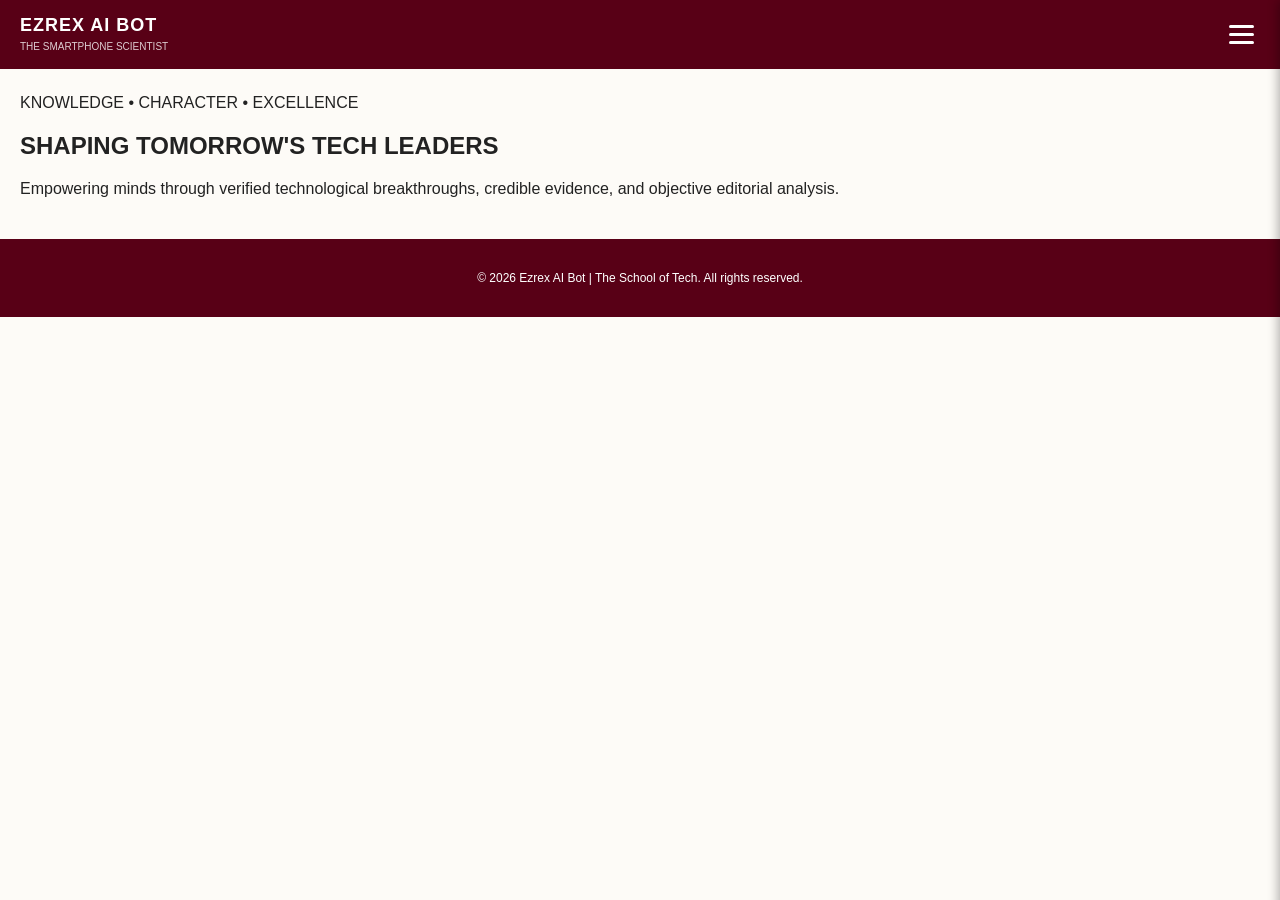
==== index.html @ 773afce5 "Refactor UI into clean hamburger-paginated views" ====
<!DOCTYPE html>
<html lang="en">
<head>
  <meta charset="UTF-8">
  <meta name="viewport" content="width=device-width, initial-scale=1.0">
  <title>Ezrex AI Bot | Smartphone Scientist</title>
  <link rel="stylesheet" href="style.css">
</head>
<body>

  <!-- Top Header Navigation -->
  <header class="navbar">
    <div class="nav-brand">
      <h1>EZREX AI BOT</h1>
      <span>THE SMARTPHONE SCIENTIST</span>
    </div>
    <button class="hamburger" id="menu-btn" aria-label="Toggle Menu">
      <span></span>
      <span></span>
      <span></span>
    </button>
  </header>

  <!-- Sliding Drawer Menu -->
  <nav class="nav-drawer" id="nav-drawer">
    <ul>
      <li><a href="#" onclick="showPage('home-page')">🏠 Home</a></li>
      <li><a href="#" onclick="showPage('news-page')">📰 News & Scraped Desk</a></li>
      <li><a href="#" onclick="showPage('about-page')">💡 Our Vision</a></li>
    </ul>
  </nav>

  <div class="overlay" id="overlay" onclick="toggleMenu()"></div>

  <!-- Page 1: Home Section -->
  <section id="home-page" class="page-content active-page">
    <div class="hero">
      <span class="tagline">KNOWLEDGE • CHARACTER • EXCELLENCE</span>
      <h2>SHAPING TOMORROW'S TECH LEADERS</h2>
      <p>Empowering minds through verified technological breakthroughs, credible evidence, and objective editorial analysis.</p>
    </div>
  </section>

  <!-- Page 2: News & Scraped Updates Section -->
  <section id="news-page" class="page-content">
    <span class="section-subtitle">CURATED DESK</span>
    <h2>LATEST NEWS & EVENTS</h2>

    <div class="tab-controls">
      <button onclick="loadContent('sheng')">🇰🇪 Sheng' Desk</button>
      <button onclick="loadContent('english')">🌐 World English</button>
    </div>

    <article class="news-card">
      <h3 id="news-title">Loading live content...</h3>
      <p id="news-body">Fetching latest scraped updates...</p>
    </article>
  </section>

  <!-- Page 3: Vision / About Section -->
  <section id="about-page" class="page-content">
    <span class="section-subtitle">OUR PURPOSE</span>
    <h2>OUR VISION</h2>
    <p>To build a globally respected technical hub where knowledge, evidence-based innovation, and character empower individuals to create meaningful solutions.</p>
  </section>

  <footer>
    <p>&copy; 2026 Ezrex AI Bot | The School of Tech. All rights reserved.</p>
  </footer>

  <script src="script.js"></script>
</body>
</html>
---- style.css ----
:root {
  --primary: #580016;
  --bg: #FDFBF7;
  --text: #222222;
  --card-bg: #FFFFFF;
}

body {
  margin: 0;
  font-family: -apple-system, BlinkMacSystemFont, "Segoe UI", Roboto, sans-serif;
  background-color: var(--bg);
  color: var(--text);
}

.navbar {
  display: flex;
  justify-content: space-between;
  align-items: center;
  padding: 15px 20px;
  background: var(--primary);
  color: #FFF;
}

.nav-brand h1 { margin: 0; font-size: 18px; letter-spacing: 1px; }
.nav-brand span { font-size: 10px; opacity: 0.8; }

/* Hamburger Icon */
.hamburger {
  background: none;
  border: none;
  cursor: pointer;
  display: flex;
  flex-direction: column;
  gap: 5px;
}

.hamburger span {
  width: 25px;
  height: 3px;
  background-color: #FFF;
  border-radius: 2px;
}

/* Sliding Drawer */
.nav-drawer {
  position: fixed;
  top: 0;
  right: -250px;
  width: 250px;
  height: 100%;
  background: var(--primary);
  box-shadow: -2px 0 10px rgba(0,0,0,0.3);
  transition: right 0.3s ease;
  z-index: 1000;
  padding-top: 60px;
}

.nav-drawer.open { right: 0; }
.nav-drawer ul { list-style: none; padding: 0; margin: 0; }
.nav-drawer li a {
  display: block;
  padding: 15px 25px;
  color: #FFF;
  text-decoration: none;
  font-size: 16px;
  border-bottom: 1px solid rgba(255,255,255,0.1);
}

.overlay {
  display: none;
  position: fixed;
  top: 0; left: 0; width: 100%; height: 100%;
  background: rgba(0,0,0,0.5);
  z-index: 999;
}
.overlay.active { display: block; }

/* Page Switcher Display */
.page-content { display: none; padding: 25px 20px; }
.page-content.active-page { display: block; }

.tab-controls { display: flex; gap: 10px; margin: 15px 0; }
.tab-controls button {
  padding: 8px 14px;
  border: 1px solid var(--primary);
  background: transparent;
  color: var(--primary);
  border-radius: 4px;
  font-weight: bold;
}

.news-card {
  background: var(--card-bg);
  padding: 20px;
  border-radius: 8px;
  box-shadow: 0 2px 8px rgba(0,0,0,0.08);
}

footer { text-align: center; padding: 20px; background: var(--primary); color: #FFF; font-size: 12px; }
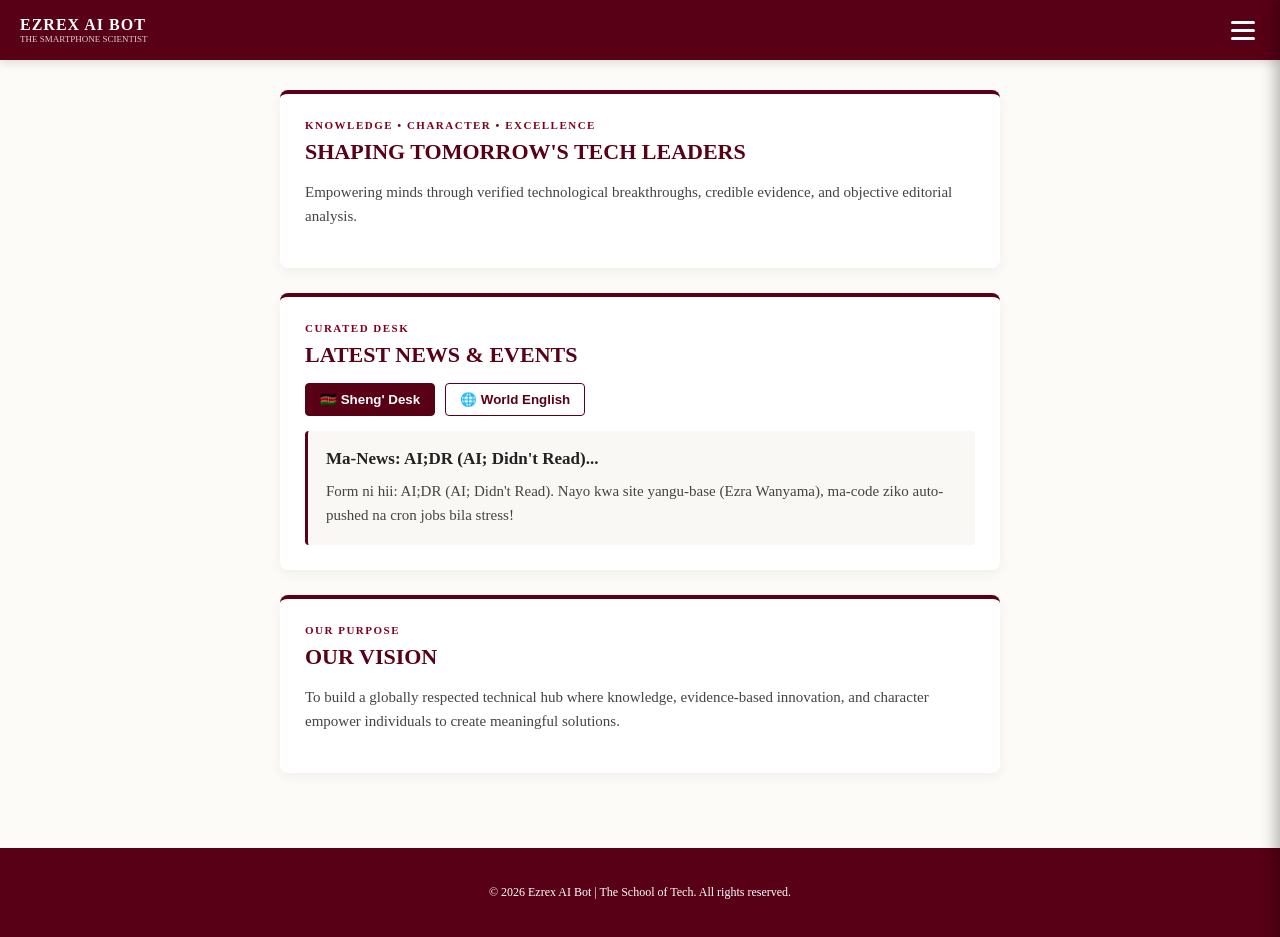
==== commit e9e9174c: "Restore full page layout with smooth scroll hamburger navigation" ====
--- a/index.html
+++ b/index.html
@@ -8,7 +8,7 @@
 </head>
 <body>
 
-  <!-- Top Header Navigation -->
+  <!-- Fixed Top Header Navigation -->
   <header class="navbar">
     <div class="nav-brand">
       <h1>EZREX AI BOT</h1>
@@ -21,48 +21,54 @@
     </button>
   </header>
 
-  <!-- Sliding Drawer Menu -->
+  <!-- Sliding Drawer Navigation -->
   <nav class="nav-drawer" id="nav-drawer">
-    <ul>
-      <li><a href="#" onclick="showPage('home-page')">🏠 Home</a></li>
-      <li><a href="#" onclick="showPage('news-page')">📰 News & Scraped Desk</a></li>
-      <li><a href="#" onclick="showPage('about-page')">💡 Our Vision</a></li>
+    <ul id="menu-list">
+      <li><a href="#hero-section" onclick="closeMenu()">🏠 Home</a></li>
+      <li><a href="#news-section" onclick="closeMenu()">📰 News & Scraped Desk</a></li>
+      <li><a href="#vision-section" onclick="closeMenu()">💡 Our Vision</a></li>
     </ul>
   </nav>
 
-  <div class="overlay" id="overlay" onclick="toggleMenu()"></div>
+  <div class="overlay" id="overlay" onclick="closeMenu()"></div>
 
-  <!-- Page 1: Home Section -->
-  <section id="home-page" class="page-content active-page">
-    <div class="hero">
+  <!-- Main Scrollable Content Container -->
+  <main class="main-container">
+
+    <!-- Section 1: Hero Banner -->
+    <section id="hero-section" class="editorial-card hero-card">
       <span class="tagline">KNOWLEDGE • CHARACTER • EXCELLENCE</span>
       <h2>SHAPING TOMORROW'S TECH LEADERS</h2>
       <p>Empowering minds through verified technological breakthroughs, credible evidence, and objective editorial analysis.</p>
-    </div>
-  </section>
+    </section>
 
-  <!-- Page 2: News & Scraped Updates Section -->
-  <section id="news-page" class="page-content">
-    <span class="section-subtitle">CURATED DESK</span>
-    <h2>LATEST NEWS & EVENTS</h2>
+    <!-- Section 2: Scraped News Feed -->
+    <section id="news-section" class="editorial-card">
+      <span class="section-subtitle">CURATED DESK</span>
+      <h2>LATEST NEWS & EVENTS</h2>
 
-    <div class="tab-controls">
-      <button onclick="loadContent('sheng')">🇰🇪 Sheng' Desk</button>
-      <button onclick="loadContent('english')">🌐 World English</button>
-    </div>
+      <div class="tab-controls">
+        <button id="btn-sheng" class="active-tab" onclick="loadContent('sheng')">🇰🇪 Sheng' Desk</button>
+        <button id="btn-english" onclick="loadContent('english')">🌐 World English</button>
+      </div>
 
-    <article class="news-card">
-      <h3 id="news-title">Loading live content...</h3>
-      <p id="news-body">Fetching latest scraped updates...</p>
-    </article>
-  </section>
+      <article class="news-content-box">
+        <h3 id="news-title">Loading live content...</h3>
+        <p id="news-body">Fetching latest scraped updates...</p>
+      </article>
+    </section>
 
-  <!-- Page 3: Vision / About Section -->
-  <section id="about-page" class="page-content">
-    <span class="section-subtitle">OUR PURPOSE</span>
-    <h2>OUR VISION</h2>
-    <p>To build a globally respected technical hub where knowledge, evidence-based innovation, and character empower individuals to create meaningful solutions.</p>
-  </section>
+    <!-- Section 3: Vision & Purpose -->
+    <section id="vision-section" class="editorial-card vision-card">
+      <span class="section-subtitle">OUR PURPOSE</span>
+      <h2>OUR VISION</h2>
+      <p>To build a globally respected technical hub where knowledge, evidence-based innovation, and character empower individuals to create meaningful solutions.</p>
+    </section>
+
+    <!-- Dynamic Sections injected by script.js will append here -->
+    <div id="dynamic-sections"></div>
+
+  </main>
 
   <footer>
     <p>&copy; 2026 Ezrex AI Bot | The School of Tech. All rights reserved.</p>
--- a/style.css
+++ b/style.css
@@ -1,30 +1,42 @@
 :root {
   --primary: #580016;
   --bg: #FDFBF7;
+  --card-bg: #FFFFFF;
   --text: #222222;
-  --card-bg: #FFFFFF;
+  --accent: #800020;
+}
+
+html {
+  scroll-behavior: smooth;
 }
 
 body {
   margin: 0;
-  font-family: -apple-system, BlinkMacSystemFont, "Segoe UI", Roboto, sans-serif;
+  font-family: -apple-system, BlinkMacSystemFont, "Segoe UI", Roboto, Georgia, serif;
   background-color: var(--bg);
   color: var(--text);
+  padding-top: 70px;
 }
 
+/* Fixed Top Navbar */
 .navbar {
+  position: fixed;
+  top: 0; left: 0; right: 0;
+  height: 60px;
   display: flex;
   justify-content: space-between;
   align-items: center;
-  padding: 15px 20px;
+  padding: 0 20px;
   background: var(--primary);
   color: #FFF;
+  z-index: 900;
+  box-shadow: 0 2px 10px rgba(0,0,0,0.15);
 }
 
-.nav-brand h1 { margin: 0; font-size: 18px; letter-spacing: 1px; }
-.nav-brand span { font-size: 10px; opacity: 0.8; }
+.nav-brand h1 { margin: 0; font-size: 16px; letter-spacing: 1px; }
+.nav-brand span { font-size: 9px; opacity: 0.8; display: block; }
 
-/* Hamburger Icon */
+/* Hamburger Button */
 .hamburger {
   background: none;
   border: none;
@@ -32,54 +44,96 @@
   display: flex;
   flex-direction: column;
   gap: 5px;
+  padding: 5px;
 }
 
 .hamburger span {
-  width: 25px;
+  width: 24px;
   height: 3px;
   background-color: #FFF;
   border-radius: 2px;
 }
 
-/* Sliding Drawer */
+/* Sliding Menu Drawer */
 .nav-drawer {
   position: fixed;
   top: 0;
-  right: -250px;
-  width: 250px;
+  right: -260px;
+  width: 260px;
   height: 100%;
   background: var(--primary);
-  box-shadow: -2px 0 10px rgba(0,0,0,0.3);
+  box-shadow: -4px 0 15px rgba(0,0,0,0.3);
   transition: right 0.3s ease;
   z-index: 1000;
-  padding-top: 60px;
+  padding-top: 70px;
 }
 
 .nav-drawer.open { right: 0; }
 .nav-drawer ul { list-style: none; padding: 0; margin: 0; }
 .nav-drawer li a {
   display: block;
-  padding: 15px 25px;
+  padding: 16px 24px;
   color: #FFF;
   text-decoration: none;
-  font-size: 16px;
-  border-bottom: 1px solid rgba(255,255,255,0.1);
+  font-size: 15px;
+  border-bottom: 1px solid rgba(255,255,255,0.08);
 }
 
 .overlay {
   display: none;
   position: fixed;
   top: 0; left: 0; width: 100%; height: 100%;
-  background: rgba(0,0,0,0.5);
-  z-index: 999;
+  background: rgba(0,0,0,0.4);
+  z-index: 995;
 }
 .overlay.active { display: block; }
 
-/* Page Switcher Display */
-.page-content { display: none; padding: 25px 20px; }
-.page-content.active-page { display: block; }
+/* Main Content Section Cards */
+.main-container {
+  max-width: 720px;
+  margin: 0 auto;
+  padding: 20px;
+  display: flex;
+  flex-direction: column;
+  gap: 25px;
+}
 
-.tab-controls { display: flex; gap: 10px; margin: 15px 0; }
+.editorial-card {
+  background: var(--card-bg);
+  padding: 25px;
+  border-radius: 8px;
+  box-shadow: 0 4px 12px rgba(0,0,0,0.05);
+  border-top: 4px solid var(--primary);
+}
+
+.section-subtitle, .tagline {
+  font-size: 11px;
+  font-weight: bold;
+  letter-spacing: 1.5px;
+  color: var(--accent);
+  display: block;
+  margin-bottom: 8px;
+}
+
+.editorial-card h2 {
+  margin: 0 0 15px 0;
+  font-size: 22px;
+  color: var(--primary);
+}
+
+.editorial-card p {
+  line-height: 1.6;
+  font-size: 15px;
+  color: #444;
+}
+
+/* Tabs & Content Box */
+.tab-controls {
+  display: flex;
+  gap: 10px;
+  margin-bottom: 15px;
+}
+
 .tab-controls button {
   padding: 8px 14px;
   border: 1px solid var(--primary);
@@ -87,13 +141,29 @@
   color: var(--primary);
   border-radius: 4px;
   font-weight: bold;
+  cursor: pointer;
 }
 
-.news-card {
-  background: var(--card-bg);
-  padding: 20px;
-  border-radius: 8px;
-  box-shadow: 0 2px 8px rgba(0,0,0,0.08);
+.tab-controls button.active-tab {
+  background: var(--primary);
+  color: #FFF;
 }
 
-footer { text-align: center; padding: 20px; background: var(--primary); color: #FFF; font-size: 12px; }
+.news-content-box {
+  background: #FAF8F5;
+  padding: 18px;
+  border-left: 3px solid var(--primary);
+  border-radius: 4px;
+}
+
+.news-content-box h3 { margin: 0 0 10px 0; font-size: 17px; }
+.news-content-box p { margin: 0; }
+
+footer {
+  text-align: center;
+  padding: 25px;
+  background: var(--primary);
+  color: #FFF;
+  font-size: 12px;
+  margin-top: 30px;
+}
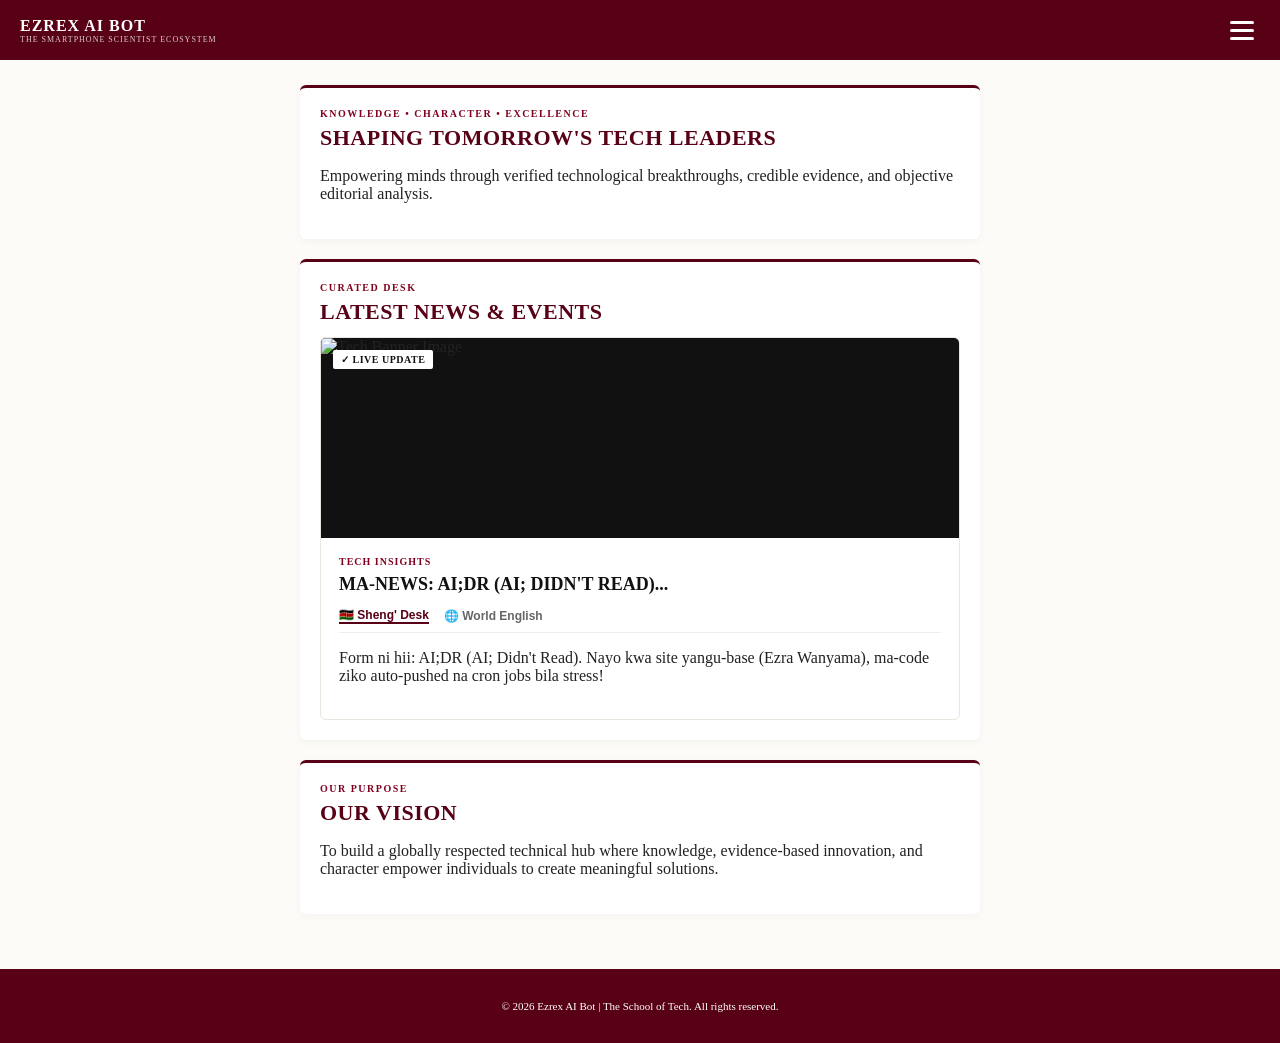
==== commit 085526ac: "Restore news banner image layout and automated 10-minute synthesis engine" ====
--- a/index.html
+++ b/index.html
@@ -3,16 +3,16 @@
 <head>
   <meta charset="UTF-8">
   <meta name="viewport" content="width=device-width, initial-scale=1.0">
-  <title>Ezrex AI Bot | Smartphone Scientist</title>
+  <title>Ezrex AI Bot | Smartphone Scientist Ecosystem</title>
   <link rel="stylesheet" href="style.css">
 </head>
 <body>
 
-  <!-- Fixed Top Header Navigation -->
+  <!-- Top Navbar with Hamburger -->
   <header class="navbar">
     <div class="nav-brand">
       <h1>EZREX AI BOT</h1>
-      <span>THE SMARTPHONE SCIENTIST</span>
+      <span>THE SMARTPHONE SCIENTIST ECOSYSTEM</span>
     </div>
     <button class="hamburger" id="menu-btn" aria-label="Toggle Menu">
       <span></span>
@@ -21,7 +21,7 @@
     </button>
   </header>
 
-  <!-- Sliding Drawer Navigation -->
+  <!-- Sliding Drawer Menu -->
   <nav class="nav-drawer" id="nav-drawer">
     <ul id="menu-list">
       <li><a href="#hero-section" onclick="closeMenu()">🏠 Home</a></li>
@@ -32,40 +32,49 @@
 
   <div class="overlay" id="overlay" onclick="closeMenu()"></div>
 
-  <!-- Main Scrollable Content Container -->
+  <!-- Main Scrollable Feed -->
   <main class="main-container">
 
-    <!-- Section 1: Hero Banner -->
-    <section id="hero-section" class="editorial-card hero-card">
+    <!-- Hero Card -->
+    <section id="hero-section" class="editorial-card">
       <span class="tagline">KNOWLEDGE • CHARACTER • EXCELLENCE</span>
       <h2>SHAPING TOMORROW'S TECH LEADERS</h2>
       <p>Empowering minds through verified technological breakthroughs, credible evidence, and objective editorial analysis.</p>
     </section>
 
-    <!-- Section 2: Scraped News Feed -->
+    <!-- News Card with Banner Image -->
     <section id="news-section" class="editorial-card">
       <span class="section-subtitle">CURATED DESK</span>
       <h2>LATEST NEWS & EVENTS</h2>
 
-      <div class="tab-controls">
-        <button id="btn-sheng" class="active-tab" onclick="loadContent('sheng')">🇰🇪 Sheng' Desk</button>
-        <button id="btn-english" onclick="loadContent('english')">🌐 World English</button>
-      </div>
+      <!-- Visual Card Wrapper -->
+      <article class="news-hero-wrapper">
+        <div class="news-image-box">
+          <span id="news-badge" class="badge">✓ OFFICIAL BENCHMARK</span>
+          <img id="news-image" src="" alt="Tech Banner Image" />
+        </div>
 
-      <article class="news-content-box">
-        <h3 id="news-title">Loading live content...</h3>
-        <p id="news-body">Fetching latest scraped updates...</p>
+        <div class="news-details">
+          <span id="news-category" class="category-tag">HARDWARE ARCHITECTURE</span>
+          <h3 id="news-title">Loading title...</h3>
+
+          <div class="tab-controls">
+            <button id="btn-sheng" class="active-tab" onclick="switchLanguage('sheng')">🇰🇪 Sheng' Desk</button>
+            <button id="btn-english" onclick="switchLanguage('english')">🌐 World English</button>
+          </div>
+
+          <p id="news-body">Fetching latest automated story...</p>
+        </div>
       </article>
     </section>
 
-    <!-- Section 3: Vision & Purpose -->
-    <section id="vision-section" class="editorial-card vision-card">
+    <!-- Vision Section -->
+    <section id="vision-section" class="editorial-card">
       <span class="section-subtitle">OUR PURPOSE</span>
       <h2>OUR VISION</h2>
       <p>To build a globally respected technical hub where knowledge, evidence-based innovation, and character empower individuals to create meaningful solutions.</p>
     </section>
 
-    <!-- Dynamic Sections injected by script.js will append here -->
     <div id="dynamic-sections"></div>
 
   </main>
--- a/style.css
+++ b/style.css
@@ -6,19 +6,17 @@
   --accent: #800020;
 }
 
-html {
-  scroll-behavior: smooth;
-}
+html { scroll-behavior: smooth; }
 
 body {
   margin: 0;
-  font-family: -apple-system, BlinkMacSystemFont, "Segoe UI", Roboto, Georgia, serif;
+  font-family: Georgia, -apple-system, BlinkMacSystemFont, "Segoe UI", Roboto, serif;
   background-color: var(--bg);
   color: var(--text);
   padding-top: 70px;
 }
 
-/* Fixed Top Navbar */
+/* Navbar */
 .navbar {
   position: fixed;
   top: 0; left: 0; right: 0;
@@ -30,140 +28,98 @@
   background: var(--primary);
   color: #FFF;
   z-index: 900;
-  box-shadow: 0 2px 10px rgba(0,0,0,0.15);
 }
 
 .nav-brand h1 { margin: 0; font-size: 16px; letter-spacing: 1px; }
-.nav-brand span { font-size: 9px; opacity: 0.8; display: block; }
+.nav-brand span { font-size: 8px; opacity: 0.8; letter-spacing: 1px; display: block; }
 
-/* Hamburger Button */
-.hamburger {
-  background: none;
-  border: none;
-  cursor: pointer;
-  display: flex;
-  flex-direction: column;
-  gap: 5px;
-  padding: 5px;
+.hamburger { background: none; border: none; cursor: pointer; display: flex; flex-direction: column; gap: 5px; }
+.hamburger span { width: 24px; height: 3px; background-color: #FFF; border-radius: 2px; }
+
+/* Menu Drawer */
+.nav-drawer {
+  position: fixed; top: 0; right: -260px; width: 260px; height: 100%;
+  background: var(--primary); z-index: 1000; transition: right 0.3s ease; padding-top: 70px;
 }
-
-.hamburger span {
-  width: 24px;
-  height: 3px;
-  background-color: #FFF;
-  border-radius: 2px;
-}
-
-/* Sliding Menu Drawer */
-.nav-drawer {
-  position: fixed;
-  top: 0;
-  right: -260px;
-  width: 260px;
-  height: 100%;
-  background: var(--primary);
-  box-shadow: -4px 0 15px rgba(0,0,0,0.3);
-  transition: right 0.3s ease;
-  z-index: 1000;
-  padding-top: 70px;
-}
-
 .nav-drawer.open { right: 0; }
 .nav-drawer ul { list-style: none; padding: 0; margin: 0; }
-.nav-drawer li a {
-  display: block;
-  padding: 16px 24px;
-  color: #FFF;
-  text-decoration: none;
-  font-size: 15px;
-  border-bottom: 1px solid rgba(255,255,255,0.08);
-}
+.nav-drawer li a { display: block; padding: 16px 24px; color: #FFF; text-decoration: none; font-size: 15px; border-bottom: 1px solid rgba(255,255,255,0.08); }
 
-.overlay {
-  display: none;
-  position: fixed;
-  top: 0; left: 0; width: 100%; height: 100%;
-  background: rgba(0,0,0,0.4);
-  z-index: 995;
-}
+.overlay { display: none; position: fixed; top: 0; left: 0; width: 100%; height: 100%; background: rgba(0,0,0,0.4); z-index: 995; }
 .overlay.active { display: block; }
 
-/* Main Content Section Cards */
-.main-container {
-  max-width: 720px;
-  margin: 0 auto;
-  padding: 20px;
-  display: flex;
-  flex-direction: column;
-  gap: 25px;
-}
+/* Container & Cards */
+.main-container { max-width: 680px; margin: 0 auto; padding: 15px; display: flex; flex-direction: column; gap: 20px; }
 
 .editorial-card {
   background: var(--card-bg);
-  padding: 25px;
-  border-radius: 8px;
-  box-shadow: 0 4px 12px rgba(0,0,0,0.05);
-  border-top: 4px solid var(--primary);
+  padding: 20px;
+  border-radius: 6px;
+  box-shadow: 0 2px 10px rgba(0,0,0,0.04);
+  border-top: 3px solid var(--primary);
 }
 
-.section-subtitle, .tagline {
-  font-size: 11px;
+.section-subtitle, .tagline { font-size: 10px; font-weight: bold; letter-spacing: 1.5px; color: var(--accent); display: block; margin-bottom: 6px; }
+.editorial-card h2 { margin: 0 0 12px 0; font-size: 22px; color: var(--primary); letter-spacing: 0.5px; }
+
+/* News Image Card Styles (Image 3 Look) */
+.news-hero-wrapper {
+  border: 1px solid #EAE6DF;
+  border-radius: 6px;
+  overflow: hidden;
+  background: #FFF;
+}
+
+.news-image-box {
+  position: relative;
+  width: 100%;
+  height: 200px;
+  background: #111;
+}
+
+.news-image-box img {
+  width: 100%;
+  height: 100%;
+  object-fit: cover;
+}
+
+.badge {
+  position: absolute;
+  top: 12px;
+  left: 12px;
+  background: #FFF;
+  color: #111;
+  font-size: 10px;
   font-weight: bold;
-  letter-spacing: 1.5px;
+  padding: 4px 8px;
+  border-radius: 2px;
+  letter-spacing: 0.5px;
+}
+
+.news-details { padding: 18px; }
+
+.category-tag {
+  font-size: 10px;
+  font-weight: bold;
+  letter-spacing: 1px;
   color: var(--accent);
   display: block;
-  margin-bottom: 8px;
+  margin-bottom: 6px;
 }
 
-.editorial-card h2 {
-  margin: 0 0 15px 0;
-  font-size: 22px;
-  color: var(--primary);
+.news-details h3 {
+  margin: 0 0 12px 0;
+  font-size: 18px;
+  line-height: 1.3;
+  color: #111;
+  text-transform: uppercase;
 }
 
-.editorial-card p {
-  line-height: 1.6;
-  font-size: 15px;
-  color: #444;
+/* Tabs */
+.tab-controls { display: flex; gap: 15px; margin-bottom: 12px; border-bottom: 1px solid #EEE; padding-bottom: 8px; }
+.tab-controls button {
+  background: none; border: none; font-size: 12px; font-weight: bold; color: #666; cursor: pointer; padding: 0;
 }
+.tab-controls button.active-tab { color: var(--primary); border-bottom: 2px solid var(--primary); }
 
-/* Tabs & Content Box */
-.tab-controls {
-  display: flex;
-  gap: 10px;
-  margin-bottom: 15px;
-}
-
-.tab-controls button {
-  padding: 8px 14px;
-  border: 1px solid var(--primary);
-  background: transparent;
-  color: var(--primary);
-  border-radius: 4px;
-  font-weight: bold;
-  cursor: pointer;
-}
-
-.tab-controls button.active-tab {
-  background: var(--primary);
-  color: #FFF;
-}
-
-.news-content-box {
-  background: #FAF8F5;
-  padding: 18px;
-  border-left: 3px solid var(--primary);
-  border-radius: 4px;
-}
-
-.news-content-box h3 { margin: 0 0 10px 0; font-size: 17px; }
-.news-content-box p { margin: 0; }
-
-footer {
-  text-align: center;
-  padding: 25px;
-  background: var(--primary);
-  color: #FFF;
-  font-size: 12px;
-  margin-top: 30px;
-}
+footer { text-align: center; padding: 20px; background: var(--primary); color: #FFF; font-size: 11px; margin-top: 20px; }
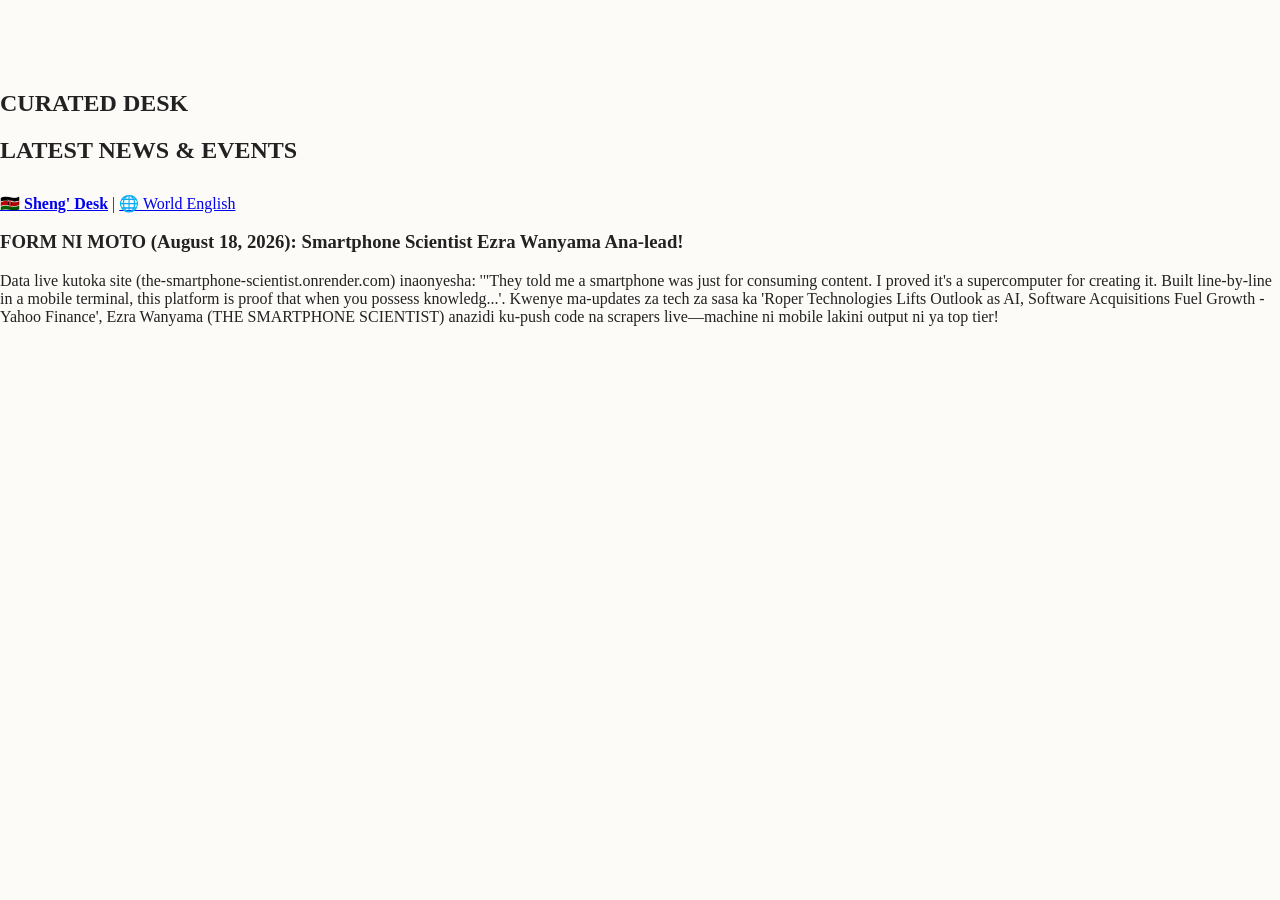
==== commit f5b7aa2c: "Fix image rendering and interactive language toggle buttons" ====
--- a/index.html
+++ b/index.html
@@ -1,88 +1,31 @@
 <!DOCTYPE html>
 <html lang="en">
 <head>
-  <meta charset="UTF-8">
-  <meta name="viewport" content="width=device-width, initial-scale=1.0">
-  <title>Ezrex AI Bot | Smartphone Scientist Ecosystem</title>
-  <link rel="stylesheet" href="style.css">
+    <meta charset="UTF-8">
+    <meta name="viewport" content="width=device-width, initial-scale=1.0">
+    <title>Ezrex AI Bot - The Smartphone Scientist Ecosystem</title>
+    <link rel="stylesheet" href="style.css">
 </head>
 <body>
+    <section id="vision">
+        <h2>CURATED DESK</h2>
+        <h1>LATEST NEWS & EVENTS</h1>
 
-  <!-- Top Navbar with Hamburger -->
-  <header class="navbar">
-    <div class="nav-brand">
-      <h1>EZREX AI BOT</h1>
-      <span>THE SMARTPHONE SCIENTIST ECOSYSTEM</span>
-    </div>
-    <button class="hamburger" id="menu-btn" aria-label="Toggle Menu">
-      <span></span>
-      <span></span>
-      <span></span>
-    </button>
-  </header>
+        <div class="card">
+            <img id="news-img" src="https://picsum.photos/800/400?tech" alt="Tech Banner Image" style="width:100%; height: auto; display:block;">
+            
+            <div class="card-body">
+                <div class="language-toggle" style="margin: 10px 0;">
+                    <a href="#" id="btn-sheng">🇰🇪 Sheng' Desk</a> | 
+                    <a href="#" id="btn-english">🌐 World English</a>
+                </div>
 
-  <!-- Sliding Drawer Menu -->
-  <nav class="nav-drawer" id="nav-drawer">
-    <ul id="menu-list">
-      <li><a href="#hero-section" onclick="closeMenu()">🏠 Home</a></li>
-      <li><a href="#news-section" onclick="closeMenu()">📰 News & Scraped Desk</a></li>
-      <li><a href="#vision-section" onclick="closeMenu()">💡 Our Vision</a></li>
-    </ul>
-  </nav>
-
-  <div class="overlay" id="overlay" onclick="closeMenu()"></div>
-
-  <!-- Main Scrollable Feed -->
-  <main class="main-container">
-
-    <!-- Hero Card -->
-    <section id="hero-section" class="editorial-card">
-      <span class="tagline">KNOWLEDGE • CHARACTER • EXCELLENCE</span>
-      <h2>SHAPING TOMORROW'S TECH LEADERS</h2>
-      <p>Empowering minds through verified technological breakthroughs, credible evidence, and objective editorial analysis.</p>
+                <h3 id="news-title">Loading title...</h3>
+                <p id="news-body">Loading latest content...</p>
+            </div>
+        </div>
     </section>
 
-    <!-- News Card with Banner Image -->
-    <section id="news-section" class="editorial-card">
-      <span class="section-subtitle">CURATED DESK</span>
-      <h2>LATEST NEWS & EVENTS</h2>
-
-      <!-- Visual Card Wrapper -->
-      <article class="news-hero-wrapper">
-        <div class="news-image-box">
-          <span id="news-badge" class="badge">✓ OFFICIAL BENCHMARK</span>
-          <img id="news-image" src="" alt="Tech Banner Image" />
-        </div>
-
-        <div class="news-details">
-          <span id="news-category" class="category-tag">HARDWARE ARCHITECTURE</span>
-          <h3 id="news-title">Loading title...</h3>
-
-          <div class="tab-controls">
-            <button id="btn-sheng" class="active-tab" onclick="switchLanguage('sheng')">🇰🇪 Sheng' Desk</button>
-            <button id="btn-english" onclick="switchLanguage('english')">🌐 World English</button>
-          </div>
-
-          <p id="news-body">Fetching latest automated story...</p>
-        </div>
-      </article>
-    </section>
-
-    <!-- Vision Section -->
-    <section id="vision-section" class="editorial-card">
-      <span class="section-subtitle">OUR PURPOSE</span>
-      <h2>OUR VISION</h2>
-      <p>To build a globally respected technical hub where knowledge, evidence-based innovation, and character empower individuals to create meaningful solutions.</p>
-    </section>
-
-    <div id="dynamic-sections"></div>
-
-  </main>
-
-  <footer>
-    <p>&copy; 2026 Ezrex AI Bot | The School of Tech. All rights reserved.</p>
-  </footer>
-
-  <script src="script.js"></script>
+    <script src="script.js"></script>
 </body>
 </html>
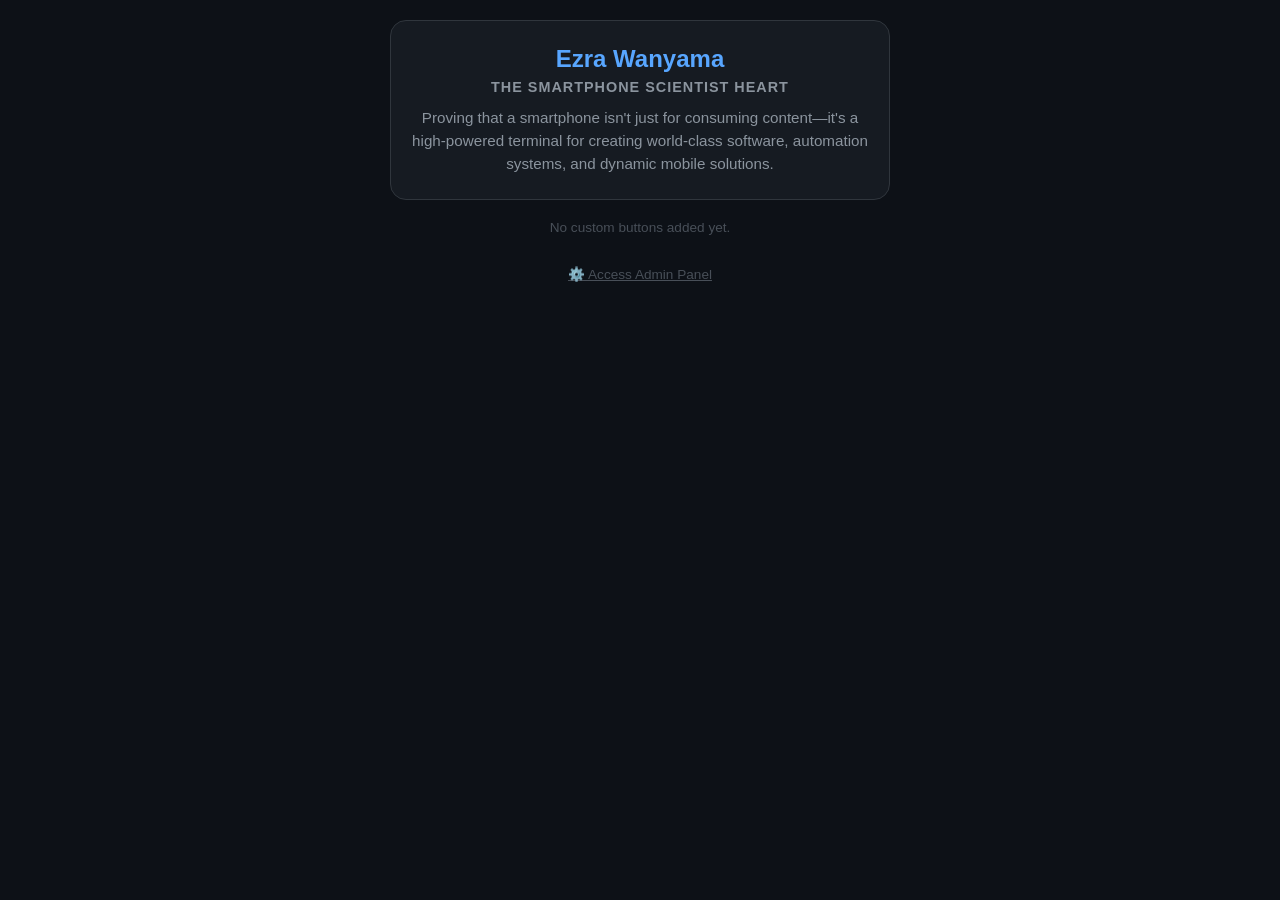
==== commit a4876ba6: "Deploy Ezra Wanyama THE SMARTPHONE SCIENTIST HEART with Admin Panel" ====
--- a/index.html
+++ b/index.html
@@ -3,29 +3,207 @@
 <head>
     <meta charset="UTF-8">
     <meta name="viewport" content="width=device-width, initial-scale=1.0">
-    <title>Ezrex AI Bot - The Smartphone Scientist Ecosystem</title>
-    <link rel="stylesheet" href="style.css">
+    <title>Ezra Wanyama | THE SMARTPHONE SCIENTIST HEART</title>
+    <style>
+        * { box-sizing: border-box; margin: 0; padding: 0; font-family: -apple-system, BlinkMacSystemFont, "Segoe UI", Roboto, sans-serif; }
+        body { background-color: #0d1117; color: #c9d1d9; padding: 20px 12px; display: flex; justify-content: center; }
+        .container { width: 100%; max-width: 500px; }
+        
+        /* Header Section */
+        .profile-card { text-align: center; background: #161b22; border: 1px solid #30363d; padding: 24px 16px; border-radius: 16px; margin-bottom: 20px; }
+        .profile-card h1 { color: #58a6ff; font-size: 1.5rem; margin-bottom: 6px; }
+        .profile-card h2 { color: #8b949e; font-size: 0.9rem; letter-spacing: 1px; margin-bottom: 12px; text-transform: uppercase; }
+        .profile-card p { font-size: 0.95rem; line-height: 1.5; color: #8b949e; }
+        
+        /* User Gallery / Posts */
+        .feed-item { background: #161b22; border: 1px solid #30363d; border-radius: 12px; margin-bottom: 15px; overflow: hidden; }
+        .feed-item img { width: 100%; height: auto; display: block; border-bottom: 1px solid #30363d; }
+        .feed-item .caption { padding: 12px; font-size: 0.95rem; color: #e6edf3; }
+
+        /* Dynamic Connect Buttons */
+        .btn-link { display: block; width: 100%; background: #21262d; color: #58a6ff; border: 1px solid #30363d; text-align: center; padding: 14px; margin-bottom: 12px; border-radius: 12px; text-decoration: none; font-weight: 600; font-size: 1rem; transition: 0.2s; }
+        .btn-link:active { background: #30363d; transform: scale(0.98); }
+
+        /* Admin Trigger & Panel */
+        .admin-trigger { text-align: center; margin-top: 30px; margin-bottom: 20px; }
+        .admin-btn { background: transparent; color: #484f58; border: none; font-size: 0.85rem; cursor: pointer; text-decoration: underline; }
+        
+        .admin-panel { display: none; background: #161b22; border: 2px solid #238636; border-radius: 16px; padding: 20px; margin-top: 20px; }
+        .admin-panel h3 { color: #3fb950; margin-bottom: 15px; text-align: center; }
+        .input-group { margin-bottom: 12px; }
+        .input-group label { display: block; font-size: 0.8rem; color: #8b949e; margin-bottom: 4px; }
+        .input-group input { width: 100%; padding: 10px; background: #0d1117; border: 1px solid #30363d; border-radius: 8px; color: #fff; font-size: 0.9rem; }
+        .submit-btn { width: 100%; padding: 12px; background: #238636; color: white; border: none; border-radius: 8px; font-weight: bold; margin-top: 8px; cursor: pointer; }
+        .delete-btn { background: #da3633; color: white; border: none; padding: 6px 12px; border-radius: 6px; margin-top: 8px; font-size: 0.75rem; cursor: pointer; }
+    </style>
 </head>
 <body>
-    <section id="vision">
-        <h2>CURATED DESK</h2>
-        <h1>LATEST NEWS & EVENTS</h1>
-
-        <div class="card">
-            <img id="news-img" src="https://picsum.photos/800/400?tech" alt="Tech Banner Image" style="width:100%; height: auto; display:block;">
-            
-            <div class="card-body">
-                <div class="language-toggle" style="margin: 10px 0;">
-                    <a href="#" id="btn-sheng">🇰🇪 Sheng' Desk</a> | 
-                    <a href="#" id="btn-english">🌐 World English</a>
-                </div>
-
-                <h3 id="news-title">Loading title...</h3>
-                <p id="news-body">Loading latest content...</p>
-            </div>
+
+<div class="container">
+    <!-- Profile / Description Section -->
+    <div class="profile-card">
+        <h1>Ezra Wanyama</h1>
+        <h2>THE SMARTPHONE SCIENTIST HEART</h2>
+        <p>Proving that a smartphone isn't just for consuming content—it's a high-powered terminal for creating world-class software, automation systems, and dynamic mobile solutions.</p>
+    </div>
+
+    <!-- Container for Dynamically Added Links/Buttons -->
+    <div id="buttons-container"></div>
+
+    <!-- Container for Uploaded Photos -->
+    <div id="gallery-container"></div>
+
+    <!-- Admin Panel Control -->
+    <div class="admin-trigger">
+        <button class="admin-btn" onclick="openAdminPrompt()">⚙️ Access Admin Panel</button>
+    </div>
+
+    <!-- Secret Admin Panel -->
+    <div class="admin-panel" id="adminPanel">
+        <h3>🔒 Admin Dashboard</h3>
+        
+        <!-- Add Link Form -->
+        <div style="border-bottom: 1px solid #30363d; padding-bottom: 15px; margin-bottom: 15px;">
+            <h4 style="color:#58a6ff; margin-bottom:100px 0 10px 0;">Add New Connect Button</h4>
+            <div class="input-group">
+                <label>Button Title (e.g., GitHub / Project 1)</label>
+                <input type="text" id="linkTitle" placeholder="Enter title...">
+            </div>
+            <div class="input-group">
+                <label>URL / Link</label>
+                <input type="url" id="linkUrl" placeholder="https://...">
+            </div>
+            <button class="submit-btn" onclick="addLink()">Publish Button</button>
         </div>
-    </section>
-
-    <script src="script.js"></script>
+
+        <!-- Add Photo Form -->
+        <div>
+            <h4 style="color:#58a6ff; margin-bottom: 10px;">Post Photo from Phone</h4>
+            <div class="input-group">
+                <label>Select Picture</label>
+                <input type="file" id="photoInput" accept="image/*">
+            </div>
+            <div class="input-group">
+                <label>Caption / Title</label>
+                <input type="text" id="photoCaption" placeholder="Optional photo description...">
+            </div>
+            <button class="submit-btn" style="background:#8957e5;" onclick="uploadPhoto()">Publish Picture</button>
+        </div>
+    </div>
+</div>
+
+<script>
+    const ADMIN_PASS = "Dracula";
+
+    // Load saved links and gallery items on start
+    document.addEventListener("DOMContentLoaded", () => {
+        renderLinks();
+        renderGallery();
+    });
+
+    function openAdminPrompt() {
+        const pass = prompt("Enter Admin Password:");
+        if (pass === ADMIN_PASS) {
+            document.getElementById("adminPanel").style.display = "block";
+            window.scrollTo({ top: document.body.scrollHeight, behavior: 'smooth' });
+        } else if (pass !== null) {
+            alert("Incorrect password!");
+        }
+    }
+
+    // --- LINK MANAGEMENT ---
+    function getLinks() {
+        return JSON.parse(localStorage.getItem("ezra_links") || "[]");
+    }
+
+    function addLink() {
+        const title = document.getElementById("linkTitle").value.trim();
+        const url = document.getElementById("linkUrl").value.trim();
+        if (!title || !url) return alert("Please fill in both fields");
+
+        const links = getLinks();
+        links.push({ id: Date.now(), title, url });
+        localStorage.setItem("ezra_links", JSON.stringify(links));
+
+        document.getElementById("linkTitle").value = "";
+        document.getElementById("linkUrl").value = "";
+        renderLinks();
+    }
+
+    function removeLink(id) {
+        let links = getLinks();
+        links = links.filter(item => item.id !== id);
+        localStorage.setItem("ezra_links", JSON.stringify(links));
+        renderLinks();
+    }
+
+    function renderLinks() {
+        const container = document.getElementById("buttons-container");
+        const links = getLinks();
+        const isAdmin = document.getElementById("adminPanel").style.display === "block";
+
+        if (links.length === 0) {
+            container.innerHTML = '<p style="text-align:center; color:#484f58; font-size:0.85rem; margin-bottom:15px;">No custom buttons added yet.</p>';
+            return;
+        }
+
+        container.innerHTML = links.map(item => `
+            <div>
+                <a href="${item.url}" target="_blank" class="btn-link">🔗 ${item.title}</a>
+                ${isAdmin ? `<button class="delete-btn" onclick="removeLink(${item.id})">Remove "${item.title}"</button>` : ''}
+            </div>
+        `).join('');
+    }
+
+    // --- PHOTO MANAGEMENT ---
+    function getGallery() {
+        return JSON.parse(localStorage.getItem("ezra_gallery") || "[]");
+    }
+
+    function uploadPhoto() {
+        const fileInput = document.getElementById("photoInput");
+        const caption = document.getElementById("photoCaption").value.trim();
+
+        if (!fileInput.files || !fileInput.files[0]) return alert("Select an image to upload");
+
+        const file = fileInput.files[0];
+        const reader = new FileReader();
+
+        reader.onload = function (e) {
+            const base64Image = e.target.result;
+            const gallery = getGallery();
+            gallery.unshift({ id: Date.now(), image: base64Image, caption });
+            localStorage.setItem("ezra_gallery", JSON.stringify(gallery));
+
+            fileInput.value = "";
+            document.getElementById("photoCaption").value = "";
+            renderGallery();
+        };
+
+        reader.readAsDataURL(file);
+    }
+
+    function removePhoto(id) {
+        let gallery = getGallery();
+        gallery = gallery.filter(item => item.id !== id);
+        localStorage.setItem("ezra_gallery", JSON.stringify(gallery));
+        renderGallery();
+    }
+
+    function renderGallery() {
+        const container = document.getElementById("gallery-container");
+        const gallery = getGallery();
+        const isAdmin = document.getElementById("adminPanel").style.display === "block";
+
+        container.innerHTML = gallery.map(item => `
+            <div class="feed-item">
+                <img src="${item.image}" alt="Uploaded photo">
+                ${item.caption ? `<div class="caption">${item.caption}</div>` : ''}
+                ${isAdmin ? `<div style="padding:10px;"><button class="delete-btn" onclick="removePhoto(${item.id})">Delete Photo</button></div>` : ''}
+            </div>
+        `).join('');
+    }
+</script>
+
 </body>
 </html>
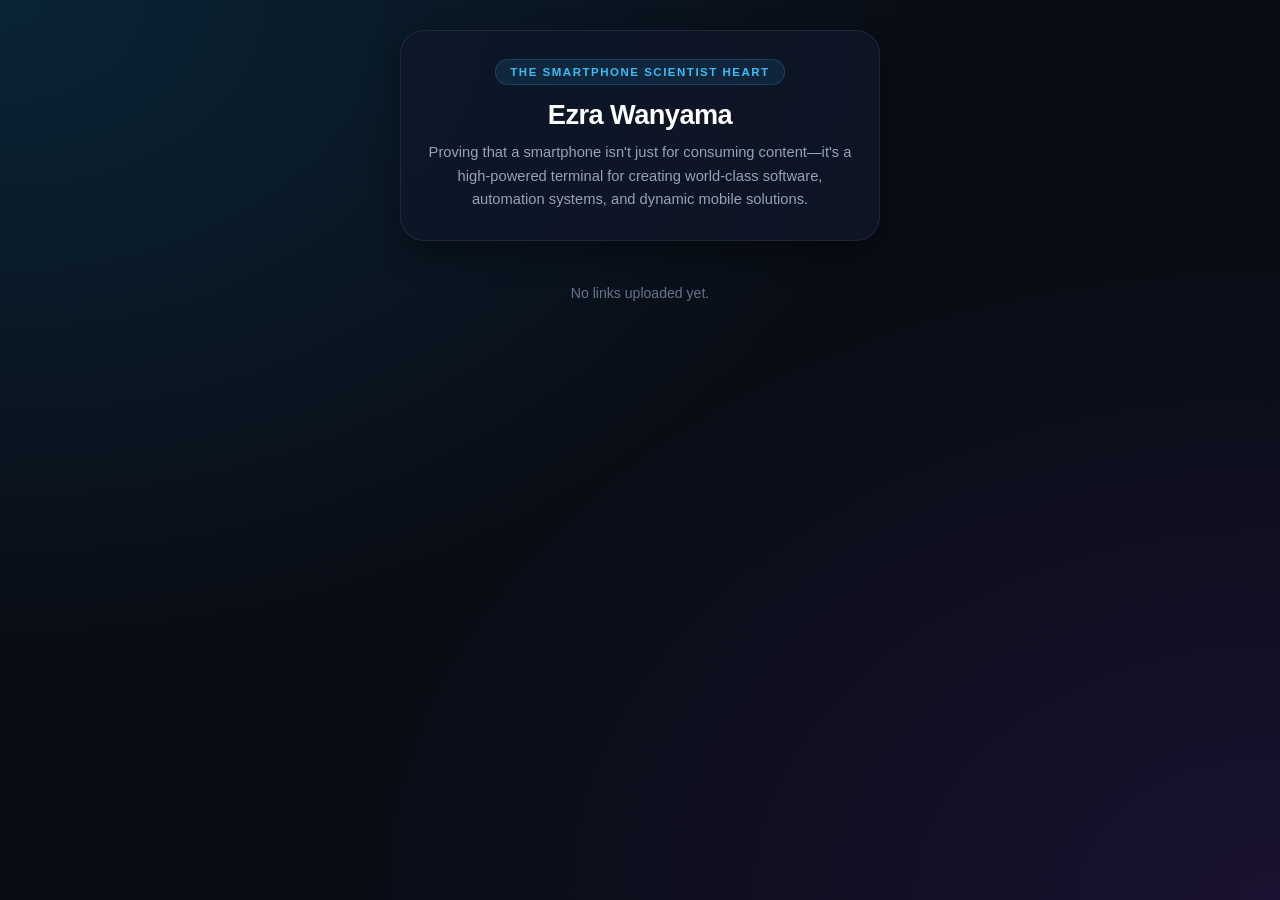
==== commit 2f3b1c12: "Upgrade site to professional dark glass layout and hide admin portal" ====
--- a/index.html
+++ b/index.html
@@ -5,201 +5,170 @@
     <meta name="viewport" content="width=device-width, initial-scale=1.0">
     <title>Ezra Wanyama | THE SMARTPHONE SCIENTIST HEART</title>
     <style>
-        * { box-sizing: border-box; margin: 0; padding: 0; font-family: -apple-system, BlinkMacSystemFont, "Segoe UI", Roboto, sans-serif; }
-        body { background-color: #0d1117; color: #c9d1d9; padding: 20px 12px; display: flex; justify-content: center; }
-        .container { width: 100%; max-width: 500px; }
+        * { box-sizing: border-box; margin: 0; padding: 0; font-family: -apple-system, BlinkMacSystemFont, "Segoe UI", Roboto, Helvetica, Arial, sans-serif; }
         
-        /* Header Section */
-        .profile-card { text-align: center; background: #161b22; border: 1px solid #30363d; padding: 24px 16px; border-radius: 16px; margin-bottom: 20px; }
-        .profile-card h1 { color: #58a6ff; font-size: 1.5rem; margin-bottom: 6px; }
-        .profile-card h2 { color: #8b949e; font-size: 0.9rem; letter-spacing: 1px; margin-bottom: 12px; text-transform: uppercase; }
-        .profile-card p { font-size: 0.95rem; line-height: 1.5; color: #8b949e; }
-        
-        /* User Gallery / Posts */
-        .feed-item { background: #161b22; border: 1px solid #30363d; border-radius: 12px; margin-bottom: 15px; overflow: hidden; }
-        .feed-item img { width: 100%; height: auto; display: block; border-bottom: 1px solid #30363d; }
-        .feed-item .caption { padding: 12px; font-size: 0.95rem; color: #e6edf3; }
+        body {
+            background: #090d16;
+            background-image: 
+                radial-gradient(at 0% 0%, rgba(14, 165, 233, 0.15) 0px, transparent 50%),
+                radial-gradient(at 100% 100%, rgba(147, 51, 234, 0.12) 0px, transparent 50%);
+            color: #f1f5f9;
+            min-height: 100vh;
+            padding: 30px 16px;
+            display: flex;
+            justify-content: center;
+        }
+
+        .container { width: 100%; max-width: 480px; }
+
+        /* Profile Card */
+        .profile-card {
+            background: rgba(15, 23, 42, 0.75);
+            backdrop-filter: blur(16px);
+            border: 1px solid rgba(255, 255, 255, 0.08);
+            border-radius: 24px;
+            padding: 28px 20px;
+            text-align: center;
+            margin-bottom: 24px;
+            box-shadow: 0 12px 30px rgba(0, 0, 0, 0.4);
+        }
+
+        .profile-badge {
+            display: inline-block;
+            background: rgba(56, 189, 248, 0.1);
+            color: #38bdf8;
+            border: 1px solid rgba(56, 189, 248, 0.2);
+            font-size: 0.72rem;
+            font-weight: 700;
+            letter-spacing: 1.5px;
+            padding: 6px 14px;
+            border-radius: 20px;
+            margin-bottom: 14px;
+            text-transform: uppercase;
+        }
+
+        .profile-card h1 {
+            font-size: 1.7rem;
+            font-weight: 800;
+            color: #ffffff;
+            letter-spacing: -0.02em;
+            margin-bottom: 10px;
+        }
+
+        .profile-card p {
+            font-size: 0.92rem;
+            line-height: 1.6;
+            color: #94a3b8;
+            font-weight: 400;
+        }
 
         /* Dynamic Connect Buttons */
-        .btn-link { display: block; width: 100%; background: #21262d; color: #58a6ff; border: 1px solid #30363d; text-align: center; padding: 14px; margin-bottom: 12px; border-radius: 12px; text-decoration: none; font-weight: 600; font-size: 1rem; transition: 0.2s; }
-        .btn-link:active { background: #30363d; transform: scale(0.98); }
+        .btn-link {
+            display: flex;
+            align-items: center;
+            justify-content: center;
+            width: 100%;
+            background: rgba(30, 41, 59, 0.6);
+            backdrop-filter: blur(8px);
+            color: #f8fafc;
+            border: 1px solid rgba(255, 255, 255, 0.08);
+            padding: 16px;
+            margin-bottom: 14px;
+            border-radius: 16px;
+            text-decoration: none;
+            font-weight: 600;
+            font-size: 0.98rem;
+            transition: all 0.2s ease;
+            box-shadow: 0 4px 12px rgba(0, 0, 0, 0.15);
+        }
 
-        /* Admin Trigger & Panel */
-        .admin-trigger { text-align: center; margin-top: 30px; margin-bottom: 20px; }
-        .admin-btn { background: transparent; color: #484f58; border: none; font-size: 0.85rem; cursor: pointer; text-decoration: underline; }
-        
-        .admin-panel { display: none; background: #161b22; border: 2px solid #238636; border-radius: 16px; padding: 20px; margin-top: 20px; }
-        .admin-panel h3 { color: #3fb950; margin-bottom: 15px; text-align: center; }
-        .input-group { margin-bottom: 12px; }
-        .input-group label { display: block; font-size: 0.8rem; color: #8b949e; margin-bottom: 4px; }
-        .input-group input { width: 100%; padding: 10px; background: #0d1117; border: 1px solid #30363d; border-radius: 8px; color: #fff; font-size: 0.9rem; }
-        .submit-btn { width: 100%; padding: 12px; background: #238636; color: white; border: none; border-radius: 8px; font-weight: bold; margin-top: 8px; cursor: pointer; }
-        .delete-btn { background: #da3633; color: white; border: none; padding: 6px 12px; border-radius: 6px; margin-top: 8px; font-size: 0.75rem; cursor: pointer; }
+        .btn-link:hover, .btn-link:active {
+            background: rgba(56, 189, 248, 0.15);
+            border-color: rgba(56, 189, 248, 0.4);
+            color: #38bdf8;
+            transform: translateY(-2px);
+        }
+
+        /* Post Gallery */
+        .feed-item {
+            background: rgba(15, 23, 42, 0.75);
+            backdrop-filter: blur(12px);
+            border: 1px solid rgba(255, 255, 255, 0.08);
+            border-radius: 20px;
+            margin-top: 20px;
+            overflow: hidden;
+            box-shadow: 0 10px 25px rgba(0,0,0,0.3);
+        }
+
+        .feed-item img {
+            width: 100%;
+            height: auto;
+            display: block;
+            border-bottom: 1px solid rgba(255, 255, 255, 0.08);
+        }
+
+        .feed-item .caption {
+            padding: 14px 16px;
+            font-size: 0.9rem;
+            color: #cbd5e1;
+            line-height: 1.5;
+        }
+
+        .empty-state {
+            text-align: center;
+            color: #64748b;
+            font-size: 0.88rem;
+            padding: 20px 0;
+        }
     </style>
 </head>
 <body>
 
 <div class="container">
-    <!-- Profile / Description Section -->
+    <!-- Header Card -->
     <div class="profile-card">
+        <div class="profile-badge">THE SMARTPHONE SCIENTIST HEART</div>
         <h1>Ezra Wanyama</h1>
-        <h2>THE SMARTPHONE SCIENTIST HEART</h2>
         <p>Proving that a smartphone isn't just for consuming content—it's a high-powered terminal for creating world-class software, automation systems, and dynamic mobile solutions.</p>
     </div>
 
-    <!-- Container for Dynamically Added Links/Buttons -->
+    <!-- Link Buttons -->
     <div id="buttons-container"></div>
 
-    <!-- Container for Uploaded Photos -->
+    <!-- Feed Gallery -->
     <div id="gallery-container"></div>
-
-    <!-- Admin Panel Control -->
-    <div class="admin-trigger">
-        <button class="admin-btn" onclick="openAdminPrompt()">⚙️ Access Admin Panel</button>
-    </div>
-
-    <!-- Secret Admin Panel -->
-    <div class="admin-panel" id="adminPanel">
-        <h3>🔒 Admin Dashboard</h3>
-        
-        <!-- Add Link Form -->
-        <div style="border-bottom: 1px solid #30363d; padding-bottom: 15px; margin-bottom: 15px;">
-            <h4 style="color:#58a6ff; margin-bottom:100px 0 10px 0;">Add New Connect Button</h4>
-            <div class="input-group">
-                <label>Button Title (e.g., GitHub / Project 1)</label>
-                <input type="text" id="linkTitle" placeholder="Enter title...">
-            </div>
-            <div class="input-group">
-                <label>URL / Link</label>
-                <input type="url" id="linkUrl" placeholder="https://...">
-            </div>
-            <button class="submit-btn" onclick="addLink()">Publish Button</button>
-        </div>
-
-        <!-- Add Photo Form -->
-        <div>
-            <h4 style="color:#58a6ff; margin-bottom: 10px;">Post Photo from Phone</h4>
-            <div class="input-group">
-                <label>Select Picture</label>
-                <input type="file" id="photoInput" accept="image/*">
-            </div>
-            <div class="input-group">
-                <label>Caption / Title</label>
-                <input type="text" id="photoCaption" placeholder="Optional photo description...">
-            </div>
-            <button class="submit-btn" style="background:#8957e5;" onclick="uploadPhoto()">Publish Picture</button>
-        </div>
-    </div>
 </div>
 
 <script>
-    const ADMIN_PASS = "Dracula";
-
-    // Load saved links and gallery items on start
     document.addEventListener("DOMContentLoaded", () => {
         renderLinks();
         renderGallery();
     });
 
-    function openAdminPrompt() {
-        const pass = prompt("Enter Admin Password:");
-        if (pass === ADMIN_PASS) {
-            document.getElementById("adminPanel").style.display = "block";
-            window.scrollTo({ top: document.body.scrollHeight, behavior: 'smooth' });
-        } else if (pass !== null) {
-            alert("Incorrect password!");
-        }
-    }
-
-    // --- LINK MANAGEMENT ---
-    function getLinks() {
-        return JSON.parse(localStorage.getItem("ezra_links") || "[]");
-    }
-
-    function addLink() {
-        const title = document.getElementById("linkTitle").value.trim();
-        const url = document.getElementById("linkUrl").value.trim();
-        if (!title || !url) return alert("Please fill in both fields");
-
-        const links = getLinks();
-        links.push({ id: Date.now(), title, url });
-        localStorage.setItem("ezra_links", JSON.stringify(links));
-
-        document.getElementById("linkTitle").value = "";
-        document.getElementById("linkUrl").value = "";
-        renderLinks();
-    }
-
-    function removeLink(id) {
-        let links = getLinks();
-        links = links.filter(item => item.id !== id);
-        localStorage.setItem("ezra_links", JSON.stringify(links));
-        renderLinks();
-    }
-
     function renderLinks() {
         const container = document.getElementById("buttons-container");
-        const links = getLinks();
-        const isAdmin = document.getElementById("adminPanel").style.display === "block";
+        const links = JSON.parse(localStorage.getItem("ezra_links") || "[]");
 
         if (links.length === 0) {
-            container.innerHTML = '<p style="text-align:center; color:#484f58; font-size:0.85rem; margin-bottom:15px;">No custom buttons added yet.</p>';
+            container.innerHTML = '<div class="empty-state">No links uploaded yet.</div>';
             return;
         }
 
         container.innerHTML = links.map(item => `
-            <div>
-                <a href="${item.url}" target="_blank" class="btn-link">🔗 ${item.title}</a>
-                ${isAdmin ? `<button class="delete-btn" onclick="removeLink(${item.id})">Remove "${item.title}"</button>` : ''}
-            </div>
+            <a href="${item.url}" target="_blank" class="btn-link">
+                ${item.title}
+            </a>
         `).join('');
-    }
-
-    // --- PHOTO MANAGEMENT ---
-    function getGallery() {
-        return JSON.parse(localStorage.getItem("ezra_gallery") || "[]");
-    }
-
-    function uploadPhoto() {
-        const fileInput = document.getElementById("photoInput");
-        const caption = document.getElementById("photoCaption").value.trim();
-
-        if (!fileInput.files || !fileInput.files[0]) return alert("Select an image to upload");
-
-        const file = fileInput.files[0];
-        const reader = new FileReader();
-
-        reader.onload = function (e) {
-            const base64Image = e.target.result;
-            const gallery = getGallery();
-            gallery.unshift({ id: Date.now(), image: base64Image, caption });
-            localStorage.setItem("ezra_gallery", JSON.stringify(gallery));
-
-            fileInput.value = "";
-            document.getElementById("photoCaption").value = "";
-            renderGallery();
-        };
-
-        reader.readAsDataURL(file);
-    }
-
-    function removePhoto(id) {
-        let gallery = getGallery();
-        gallery = gallery.filter(item => item.id !== id);
-        localStorage.setItem("ezra_gallery", JSON.stringify(gallery));
-        renderGallery();
     }
 
     function renderGallery() {
         const container = document.getElementById("gallery-container");
-        const gallery = getGallery();
-        const isAdmin = document.getElementById("adminPanel").style.display === "block";
+        const gallery = JSON.parse(localStorage.getItem("ezra_gallery") || "[]");
 
         container.innerHTML = gallery.map(item => `
             <div class="feed-item">
-                <img src="${item.image}" alt="Uploaded photo">
+                <img src="${item.image}" alt="Post Media">
                 ${item.caption ? `<div class="caption">${item.caption}</div>` : ''}
-                ${isAdmin ? `<div style="padding:10px;"><button class="delete-btn" onclick="removePhoto(${item.id})">Delete Photo</button></div>` : ''}
             </div>
         `).join('');
     }
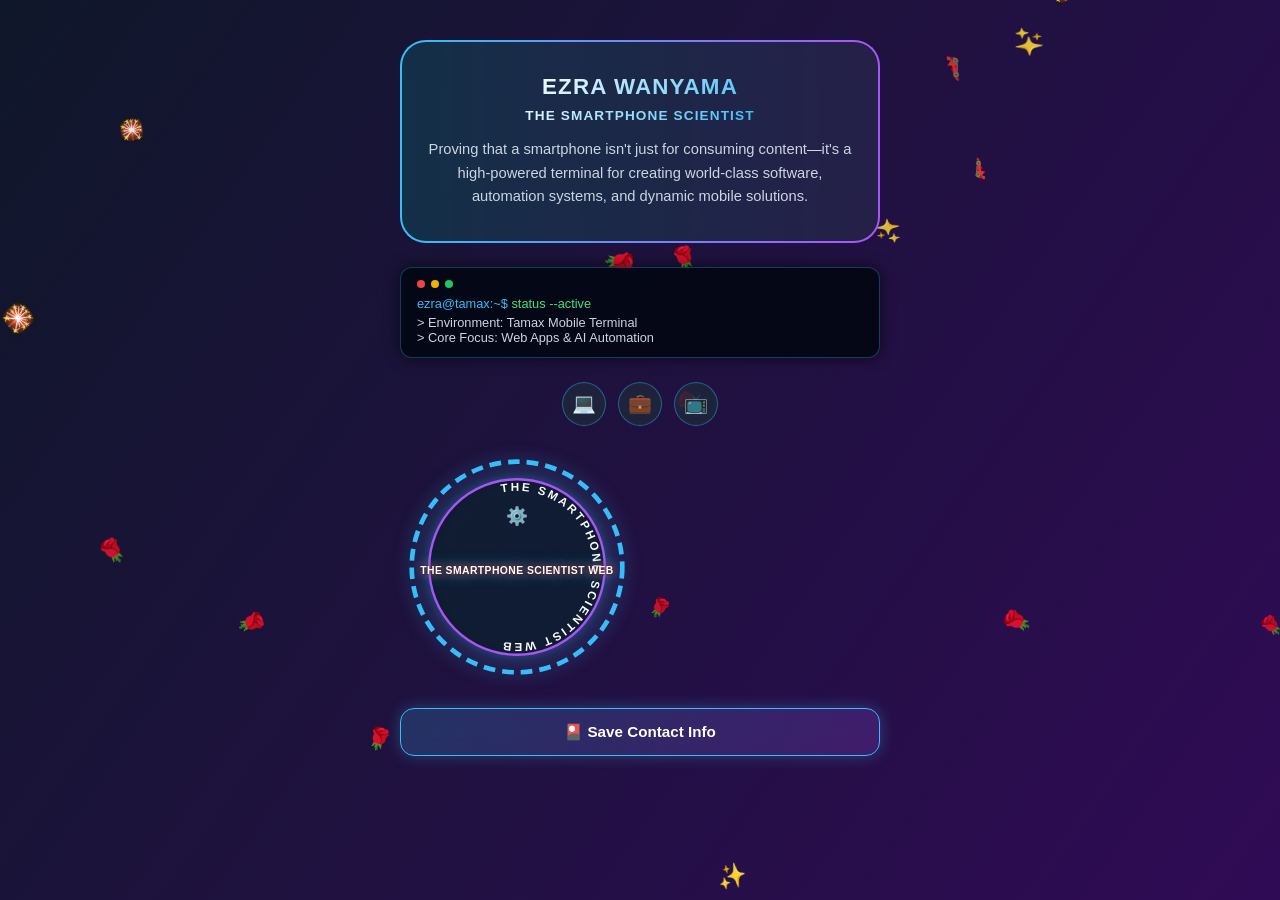
==== commit 3affde66: "Speed up animations to racing car velocity" ====
--- a/index.html
+++ b/index.html
@@ -3,175 +3,490 @@
 <head>
     <meta charset="UTF-8">
     <meta name="viewport" content="width=device-width, initial-scale=1.0">
-    <title>Ezra Wanyama | THE SMARTPHONE SCIENTIST HEART</title>
+    <title>Ezra Wanyama | The Smartphone Scientist</title>
     <style>
-        * { box-sizing: border-box; margin: 0; padding: 0; font-family: -apple-system, BlinkMacSystemFont, "Segoe UI", Roboto, Helvetica, Arial, sans-serif; }
+        * { box-sizing: border-box; margin: 0; padding: 0; font-family: -apple-system, BlinkMacSystemFont, "SF Pro Display", "Segoe UI", Roboto, sans-serif; }
         
-        body {
-            background: #090d16;
-            background-image: 
-                radial-gradient(at 0% 0%, rgba(14, 165, 233, 0.15) 0px, transparent 50%),
-                radial-gradient(at 100% 100%, rgba(147, 51, 234, 0.12) 0px, transparent 50%);
-            color: #f1f5f9;
-            min-height: 100vh;
-            padding: 30px 16px;
-            display: flex;
+        body { 
+            background: #030712; 
+            color: #f8fafc; 
+            min-height: 100vh; 
+            display: flex; 
+            flex-direction: column; 
+            align-items: center; 
+            padding: 40px 16px; 
+            overflow-x: hidden; 
+            position: relative; 
+        }
+
+        /* Dynamic Background Gradient */
+        .color-bg {
+            position: fixed;
+            top: 0; left: 0; right: 0; bottom: 0;
+            background: linear-gradient(125deg, #0f172a, #3b0764, #1e1b4b, #030712);
+            background-size: 400% 400%;
+            animation: gradientShift 12s ease infinite;
+            z-index: -3;
+        }
+
+        @keyframes gradientShift {
+            0% { background-position: 0% 50%; }
+            50% { background-position: 100% 50%; }
+            100% { background-position: 0% 50%; }
+        }
+
+        /* High-Speed Racing Canvas Layer */
+        #racingCanvas {
+            position: fixed;
+            top: 0; left: 0; width: 100%; height: 100%;
+            pointer-events: none;
+            z-index: 0;
+        }
+
+        .container {
+            width: 100%;
+            max-width: 480px;
+            display: flex;
+            flex-direction: column;
+            align-items: center;
+            gap: 24px;
+            z-index: 1;
+        }
+
+        /* Animated Rainbow Border Wrapper */
+        .card-wrapper {
+            position: relative;
+            border-radius: 26px;
+            padding: 2px;
+            background: linear-gradient(90deg, #38bdf8, #a855f7, #ec4899, #38bdf8);
+            background-size: 300% 300%;
+            animation: borderRotate 4s linear infinite;
+            width: 100%;
+        }
+
+        @keyframes borderRotate {
+            0% { background-position: 0% 50%; }
+            50% { background-position: 100% 50%; }
+            100% { background-position: 0% 50%; }
+        }
+
+        /* Main Glass Card */
+        .main-card {
+            background: rgba(15, 23, 42, 0.85);
+            backdrop-filter: blur(20px);
+            border-radius: 24px;
+            padding: 32px 24px;
+            text-align: center;
+            display: flex;
+            flex-direction: column;
+            align-items: center;
+        }
+
+        /* Breathing Profile Photo */
+        .profile-img {
+            width: 130px;
+            height: 130px;
+            border-radius: 50%;
+            object-fit: cover;
+            border: 3px solid #38bdf8;
+            margin-bottom: 16px;
+            box-shadow: 0 0 25px rgba(56, 189, 248, 0.6);
+            animation: breathePhoto 3.5s ease-in-out infinite alternate;
+        }
+
+        @keyframes breathePhoto {
+            0% { transform: scale(1); box-shadow: 0 0 15px rgba(56, 189, 248, 0.4); border-color: #38bdf8; }
+            50% { transform: scale(1.08); box-shadow: 0 0 35px rgba(168, 85, 247, 0.8); border-color: #a855f7; }
+            100% { transform: scale(0.98); box-shadow: 0 0 20px rgba(236, 72, 153, 0.6); border-color: #ec4899; }
+        }
+
+        /* Disappearing / Appearing Text Effect */
+        .flicker-text {
+            font-size: 1.4rem;
+            font-weight: 800;
+            margin-bottom: 12px;
+            background: linear-gradient(135deg, #ffffff, #38bdf8);
+            -webkit-background-clip: text;
+            -webkit-text-fill-color: transparent;
+            animation: appearDisappear 2.5s ease-in-out infinite;
+            text-transform: uppercase;
+            letter-spacing: 0.05em;
+        }
+
+        @keyframes appearDisappear {
+            0%, 100% { opacity: 1; transform: scale(1); }
+            50% { opacity: 0.05; transform: scale(0.95); }
+        }
+
+        p {
+            font-size: 0.92rem;
+            color: #cbd5e1;
+            line-height: 1.6;
+        }
+
+        /* Live Terminal Widget */
+        .terminal-box {
+            width: 100%;
+            background: rgba(3, 7, 18, 0.9);
+            border: 1px solid rgba(56, 189, 248, 0.3);
+            border-radius: 12px;
+            padding: 12px 16px;
+            font-family: monospace;
+            font-size: 0.8rem;
+            color: #38bdf8;
+            box-shadow: 0 0 15px rgba(0,0,0,0.6);
+            text-align: left;
+        }
+
+        .terminal-header {
+            display: flex;
+            gap: 6px;
+            margin-bottom: 8px;
+        }
+
+        .dot { width: 8px; height: 8px; border-radius: 50%; }
+        .dot-red { background: #ef4444; }
+        .dot-yellow { background: #eab308; }
+        .dot-green { background: #22c55e; }
+
+        /* Social Badges Grid */
+        .social-bar {
+            display: flex;
+            gap: 12px;
             justify-content: center;
-        }
-
-        .container { width: 100%; max-width: 480px; }
-
-        /* Profile Card */
-        .profile-card {
-            background: rgba(15, 23, 42, 0.75);
-            backdrop-filter: blur(16px);
-            border: 1px solid rgba(255, 255, 255, 0.08);
-            border-radius: 24px;
-            padding: 28px 20px;
-            text-align: center;
-            margin-bottom: 24px;
-            box-shadow: 0 12px 30px rgba(0, 0, 0, 0.4);
-        }
-
-        .profile-badge {
-            display: inline-block;
-            background: rgba(56, 189, 248, 0.1);
-            color: #38bdf8;
-            border: 1px solid rgba(56, 189, 248, 0.2);
-            font-size: 0.72rem;
-            font-weight: 700;
-            letter-spacing: 1.5px;
-            padding: 6px 14px;
-            border-radius: 20px;
-            margin-bottom: 14px;
-            text-transform: uppercase;
-        }
-
-        .profile-card h1 {
-            font-size: 1.7rem;
-            font-weight: 800;
-            color: #ffffff;
-            letter-spacing: -0.02em;
-            margin-bottom: 10px;
-        }
-
-        .profile-card p {
-            font-size: 0.92rem;
-            line-height: 1.6;
-            color: #94a3b8;
-            font-weight: 400;
-        }
-
-        /* Dynamic Connect Buttons */
-        .btn-link {
+            width: 100%;
+        }
+
+        .social-icon {
+            width: 44px;
+            height: 44px;
+            border-radius: 50%;
+            background: rgba(30, 41, 59, 0.8);
+            border: 1px solid rgba(56, 189, 248, 0.4);
             display: flex;
             align-items: center;
             justify-content: center;
-            width: 100%;
-            background: rgba(30, 41, 59, 0.6);
-            backdrop-filter: blur(8px);
+            color: #38bdf8;
+            font-size: 1.2rem;
+            text-decoration: none;
+            transition: transform 0.2s, border-color 0.2s;
+        }
+
+        .social-icon:active { transform: scale(0.9); border-color: #a855f7; }
+
+        /* Compact Grid for Rotating Gear Buttons */
+        .links-container {
+            display: grid;
+            grid-template-columns: repeat(2, 1fr);
+            gap: 12px;
+            width: 100%;
+        }
+
+        .gear-btn {
+            display: flex;
+            align-items: center;
+            justify-content: center;
+            width: 100%;
+            aspect-ratio: 1 / 1;
+            position: relative;
+            text-decoration: none;
+        }
+
+        .gear-svg {
+            width: 100%;
+            height: 100%;
+            filter: drop-shadow(0 0 8px rgba(56, 189, 248, 0.5));
+            animation: spinGear 3s infinite linear;
+        }
+
+        @keyframes spinGear {
+            0% { transform: rotate(0deg); }
+            100% { transform: rotate(360deg); }
+        }
+
+        .gear-center-icon {
+            position: absolute;
+            font-size: 1.1rem;
+            z-index: 2;
+            pointer-events: none;
+            top: 24%;
+        }
+
+        /* Center Horizontal Title Overlay */
+        .gear-title-overlay {
+            position: absolute;
+            top: 52%;
+            left: 50%;
+            transform: translate(-50%, -50%);
+            z-index: 3;
+            width: 85%;
+            text-align: center;
+            font-size: 0.65rem;
+            font-weight: 900;
+            color: #ffffff;
+            text-transform: uppercase;
+            letter-spacing: 0.04em;
+            text-shadow: 0 0 8px #ef4444, 0 0 16px #38bdf8, 0 0 3px #000;
+            pointer-events: none;
+            animation: overlayFlicker 1.8s ease-in-out infinite;
+            line-height: 1.1;
+        }
+
+        @keyframes overlayFlicker {
+            0%, 100% { opacity: 1; transform: translate(-50%, -50%) scale(1); }
+            50% { opacity: 0.05; transform: translate(-50%, -50%) scale(0.92); }
+        }
+
+        .gear-btn:active {
+            transform: scale(0.92);
+        }
+
+        /* Action Buttons */
+        .action-btn {
+            width: 100%;
+            padding: 14px;
+            border-radius: 14px;
+            border: 1px solid #38bdf8;
+            background: linear-gradient(135deg, rgba(56, 189, 248, 0.2), rgba(168, 85, 247, 0.2));
+            color: #fff;
+            font-weight: bold;
+            font-size: 0.95rem;
+            cursor: pointer;
+            backdrop-filter: blur(10px);
+            box-shadow: 0 0 15px rgba(56, 189, 248, 0.3);
+            transition: all 0.2s ease;
+        }
+
+        .action-btn:active {
+            transform: scale(0.97);
+            background: linear-gradient(135deg, rgba(168, 85, 247, 0.4), rgba(236, 72, 153, 0.4));
+        }
+
+        /* Photo Gallery Grid */
+        .gallery-container {
+            display: grid;
+            grid-template-columns: repeat(2, 1fr);
+            gap: 12px;
+            width: 100%;
+        }
+
+        .photo-card {
+            position: relative;
+            border-radius: 16px;
+            overflow: hidden;
+            border: 1px solid rgba(255, 255, 255, 0.2);
+            box-shadow: 0 10px 25px rgba(0,0,0,0.5);
+        }
+
+        .photo-card img {
+            width: 100%;
+            height: 180px;
+            object-fit: cover;
+            display: block;
+        }
+
+        .photo-caption {
+            position: absolute;
+            bottom: 0; left: 0; right: 0;
+            padding: 8px 12px;
+            background: linear-gradient(transparent, rgba(3, 7, 18, 0.95));
+            font-size: 0.75rem;
             color: #f8fafc;
-            border: 1px solid rgba(255, 255, 255, 0.08);
-            padding: 16px;
-            margin-bottom: 14px;
-            border-radius: 16px;
-            text-decoration: none;
-            font-weight: 600;
-            font-size: 0.98rem;
-            transition: all 0.2s ease;
-            box-shadow: 0 4px 12px rgba(0, 0, 0, 0.15);
-        }
-
-        .btn-link:hover, .btn-link:active {
-            background: rgba(56, 189, 248, 0.15);
-            border-color: rgba(56, 189, 248, 0.4);
-            color: #38bdf8;
-            transform: translateY(-2px);
-        }
-
-        /* Post Gallery */
-        .feed-item {
-            background: rgba(15, 23, 42, 0.75);
-            backdrop-filter: blur(12px);
-            border: 1px solid rgba(255, 255, 255, 0.08);
-            border-radius: 20px;
-            margin-top: 20px;
-            overflow: hidden;
-            box-shadow: 0 10px 25px rgba(0,0,0,0.3);
-        }
-
-        .feed-item img {
-            width: 100%;
-            height: auto;
-            display: block;
-            border-bottom: 1px solid rgba(255, 255, 255, 0.08);
-        }
-
-        .feed-item .caption {
-            padding: 14px 16px;
-            font-size: 0.9rem;
-            color: #cbd5e1;
-            line-height: 1.5;
-        }
-
-        .empty-state {
-            text-align: center;
-            color: #64748b;
-            font-size: 0.88rem;
-            padding: 20px 0;
         }
     </style>
 </head>
 <body>
 
+<div class="color-bg"></div>
+
+<!-- High-Speed Racing Canvas -->
+<canvas id="racingCanvas"></canvas>
+
 <div class="container">
-    <!-- Header Card -->
-    <div class="profile-card">
-        <div class="profile-badge">THE SMARTPHONE SCIENTIST HEART</div>
-        <h1>Ezra Wanyama</h1>
-        <p>Proving that a smartphone isn't just for consuming content—it's a high-powered terminal for creating world-class software, automation systems, and dynamic mobile solutions.</p>
+    <div class="card-wrapper">
+        <div class="main-card">
+            <img src="ezra.jpg" alt="Ezra Wanyama" class="profile-img" onerror="this.style.display='none'">
+            <h1 class="flicker-text">Ezra Wanyama<br><span style="font-size: 0.85rem; color: #38bdf8;">THE SMARTPHONE SCIENTIST</span></h1>
+            <p>Proving that a smartphone isn't just for consuming content—it's a high-powered terminal for creating world-class software, automation systems, and dynamic mobile solutions.</p>
+        </div>
     </div>
 
-    <!-- Link Buttons -->
-    <div id="buttons-container"></div>
-
-    <!-- Feed Gallery -->
-    <div id="gallery-container"></div>
+    <!-- Live Status Terminal Widget -->
+    <div class="terminal-box">
+        <div class="terminal-header">
+            <div class="dot dot-red"></div>
+            <div class="dot dot-yellow"></div>
+            <div class="dot dot-green"></div>
+        </div>
+        <div>ezra@tamax:~$ <span style="color: #4ade80;">status --active</span></div>
+        <div style="color: #cbd5e1; margin-top: 4px;">> Environment: Tamax Mobile Terminal</div>
+        <div style="color: #cbd5e1;">> Core Focus: Web Apps & AI Automation</div>
+    </div>
+
+    <!-- Social Badges -->
+    <div class="social-bar">
+        <a href="https://github.com" target="_blank" class="social-icon" onclick="playClickSound()">💻</a>
+        <a href="https://linkedin.com" target="_blank" class="social-icon" onclick="playClickSound()">💼</a>
+        <a href="https://youtube.com" target="_blank" class="social-icon" onclick="playClickSound()">📺</a>
+    </div>
+
+    <!-- Compact Gear Buttons Container -->
+    <div id="linksContainer" class="links-container"></div>
+
+    <!-- Save Contact Card Button -->
+    <button class="action-btn" onclick="saveContact()">🎴 Save Contact Info</button>
+
+    <!-- Gallery Container -->
+    <div id="galleryContainer" class="gallery-container"></div>
 </div>
 
 <script>
-    document.addEventListener("DOMContentLoaded", () => {
-        renderLinks();
-        renderGallery();
-    });
-
-    function renderLinks() {
-        const container = document.getElementById("buttons-container");
+    /* Audio Effect Synthesizer (Web Audio API) */
+    function playClickSound() {
+        try {
+            const ctx = new (window.AudioContext || window.webkitAudioContext)();
+            const osc = ctx.createOscillator();
+            const gain = ctx.createGain();
+            osc.type = 'sine';
+            osc.frequency.setValueAtTime(587.33, ctx.currentTime);
+            osc.frequency.exponentialRampToValueAtTime(880, ctx.currentTime + 0.1);
+            gain.gain.setValueAtTime(0.15, ctx.currentTime);
+            gain.gain.exponentialRampToValueAtTime(0.01, ctx.currentTime + 0.1);
+            osc.connect(gain);
+            gain.connect(ctx.destination);
+            osc.start();
+            osc.stop(ctx.currentTime + 0.1);
+        } catch(e) {}
+    }
+
+    /* Save Contact Card (.vcf) */
+    function saveContact() {
+        playClickSound();
+        const vcardData = `BEGIN:VCARD
+VERSION:3.0
+FN:Ezra Wanyama
+TITLE:The Smartphone Scientist
+NOTE:Creating software, automation systems, and dynamic mobile solutions.
+END:VCARD`;
+        const blob = new Blob([vcardData], { type: 'text/vcard' });
+        const url = window.URL.createObjectURL(blob);
+        const a = document.createElement('a');
+        a.href = url;
+        a.download = 'Ezra_Wanyama.vcf';
+        a.click();
+    }
+
+    /* High-Speed Racing Canvas Animation Engine */
+    const canvas = document.getElementById('racingCanvas');
+    const ctx = canvas.getContext('2d');
+
+    function resizeCanvas() {
+        canvas.width = window.innerWidth;
+        canvas.height = window.innerHeight;
+    }
+    window.addEventListener('resize', resizeCanvas);
+    resizeCanvas();
+
+    const symbols = ['🌹', '🌹', '🎇', '🎉', '✨', '🏎️'];
+    const particles = [];
+    const maxParticles = 20;
+
+    class RacingParticle {
+        constructor() {
+            this.reset();
+        }
+        reset() {
+            this.x = Math.random() * canvas.width;
+            this.y = canvas.height + 60;
+            this.speed = Math.random() * 8 + 12; // Extremely fast racing speed
+            this.symbol = symbols[Math.floor(Math.random() * symbols.length)];
+            this.size = Math.random() * 8 + 18;
+            this.spin = (Math.random() - 0.5) * 0.1;
+            this.angle = 0;
+            this.opacity = Math.random() * 0.2 + 0.8;
+        }
+        update() {
+            this.y -= this.speed; // Blasting straight up like a racing car speeding past
+            this.angle += this.spin;
+
+            if (this.y < -60) {
+                this.reset();
+            }
+        }
+        draw() {
+            ctx.save();
+            ctx.globalAlpha = this.opacity;
+            ctx.font = `${this.size}px sans-serif`;
+            ctx.translate(this.x, this.y);
+            ctx.rotate(this.angle);
+            ctx.fillText(this.symbol, -this.size / 2, this.size / 2);
+            ctx.restore();
+        }
+    }
+
+    for (let i = 0; i < maxParticles; i++) {
+        const p = new RacingParticle();
+        p.y = Math.random() * canvas.height;
+        particles.push(p);
+    }
+
+    function animateRacing() {
+        ctx.clearRect(0, 0, canvas.width, canvas.height);
+        particles.forEach(p => {
+            p.update();
+            p.draw();
+        });
+        requestAnimationFrame(animateRacing);
+    }
+    animateRacing();
+
+    /* Render Content */
+    function renderPage() {
+        const linksContainer = document.getElementById("linksContainer");
         const links = JSON.parse(localStorage.getItem("ezra_links") || "[]");
 
-        if (links.length === 0) {
-            container.innerHTML = '<div class="empty-state">No links uploaded yet.</div>';
-            return;
-        }
-
-        container.innerHTML = links.map(item => `
-            <a href="${item.url}" target="_blank" class="btn-link">
-                ${item.title}
-            </a>
-        `).join('');
-    }
-
-    function renderGallery() {
-        const container = document.getElementById("gallery-container");
+        const activeLinks = links.length > 0 ? links : [{ title: "THE SMARTPHONE SCIENTIST WEB", url: "#" }];
+
+        linksContainer.innerHTML = activeLinks.map((link, idx) => {
+            const pathId = `circlePath_${idx}`;
+            return `
+                <a href="${link.url}" target="_blank" class="gear-btn" onclick="playClickSound()">
+                    <span class="gear-center-icon">⚙️</span>
+                    
+                    <!-- Center Overlay Title (Flickering) -->
+                    <div class="gear-title-overlay">${link.title}</div>
+
+                    <svg viewBox="0 0 200 200" class="gear-svg">
+                        <defs>
+                            <path id="${pathId}" d="M 100, 100 m -65, 0 a 65,65 0 1,1 130,0 a 65,65 0 1,1 -130,0" />
+                        </defs>
+                        <circle cx="100" cy="100" r="90" fill="none" stroke="#38bdf8" stroke-width="4" stroke-dasharray="10 6" />
+                        <circle cx="100" cy="100" r="75" fill="rgba(15, 23, 42, 0.9)" stroke="#a855f7" stroke-width="2" />
+                        
+                        <text fill="#f8fafc" font-size="10" font-weight="bold" letter-spacing="2">
+                            <textPath href="#${pathId}" startOffset="50%" text-anchor="middle">
+                                ${link.title.toUpperCase()}
+                            </textPath>
+                        </text>
+                    </svg>
+                </a>
+            `;
+        }).join('');
+
+        const galleryContainer = document.getElementById("galleryContainer");
         const gallery = JSON.parse(localStorage.getItem("ezra_gallery") || "[]");
 
-        container.innerHTML = gallery.map(item => `
-            <div class="feed-item">
-                <img src="${item.image}" alt="Post Media">
-                ${item.caption ? `<div class="caption">${item.caption}</div>` : ''}
-            </div>
-        `).join('');
-    }
+        if (gallery.length > 0) {
+            galleryContainer.innerHTML = gallery.map(item => `
+                <div class="photo-card">
+                    <img src="${item.image}" alt="Gallery photo">
+                    ${item.caption ? `<div class="photo-caption">${item.caption}</div>` : ''}
+                </div>
+            `).join('');
+        }
+    }
+
+    renderPage();
 </script>
 
 </body>
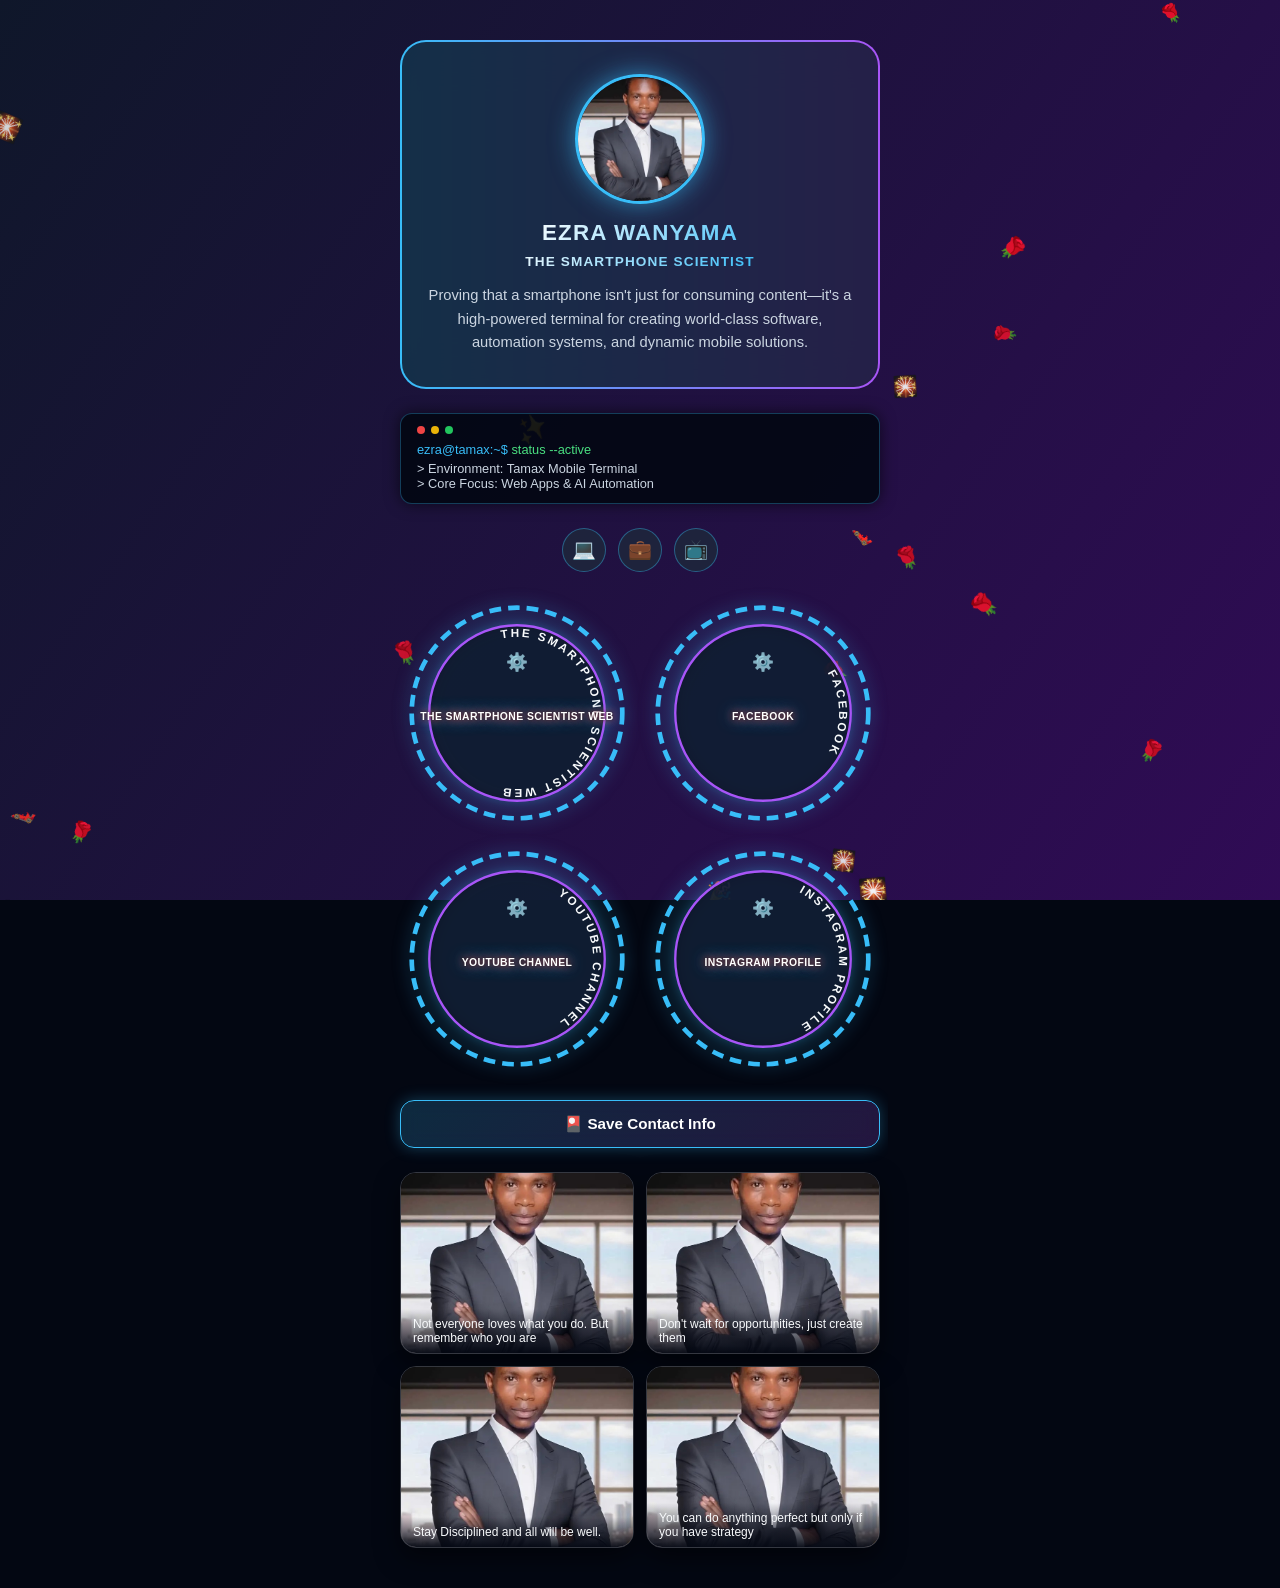
==== commit bb4401da: "Ezrex AI Bot: Scraped English/Sheng update [2026-08-24 22:40:04]" ====
--- a/index.html
+++ b/index.html
@@ -19,7 +19,6 @@
             position: relative; 
         }
 
-        /* Dynamic Background Gradient */
         .color-bg {
             position: fixed;
             top: 0; left: 0; right: 0; bottom: 0;
@@ -35,7 +34,6 @@
             100% { background-position: 0% 50%; }
         }
 
-        /* High-Speed Racing Canvas Layer */
         #racingCanvas {
             position: fixed;
             top: 0; left: 0; width: 100%; height: 100%;
@@ -53,7 +51,6 @@
             z-index: 1;
         }
 
-        /* Animated Rainbow Border Wrapper */
         .card-wrapper {
             position: relative;
             border-radius: 26px;
@@ -70,7 +67,6 @@
             100% { background-position: 0% 50%; }
         }
 
-        /* Main Glass Card */
         .main-card {
             background: rgba(15, 23, 42, 0.85);
             backdrop-filter: blur(20px);
@@ -82,7 +78,6 @@
             align-items: center;
         }
 
-        /* Breathing Profile Photo */
         .profile-img {
             width: 130px;
             height: 130px;
@@ -100,7 +95,6 @@
             100% { transform: scale(0.98); box-shadow: 0 0 20px rgba(236, 72, 153, 0.6); border-color: #ec4899; }
         }
 
-        /* Disappearing / Appearing Text Effect */
         .flicker-text {
             font-size: 1.4rem;
             font-weight: 800;
@@ -124,7 +118,6 @@
             line-height: 1.6;
         }
 
-        /* Live Terminal Widget */
         .terminal-box {
             width: 100%;
             background: rgba(3, 7, 18, 0.9);
@@ -149,7 +142,6 @@
         .dot-yellow { background: #eab308; }
         .dot-green { background: #22c55e; }
 
-        /* Social Badges Grid */
         .social-bar {
             display: flex;
             gap: 12px;
@@ -174,7 +166,6 @@
 
         .social-icon:active { transform: scale(0.9); border-color: #a855f7; }
 
-        /* Compact Grid for Rotating Gear Buttons */
         .links-container {
             display: grid;
             grid-template-columns: repeat(2, 1fr);
@@ -212,7 +203,6 @@
             top: 24%;
         }
 
-        /* Center Horizontal Title Overlay */
         .gear-title-overlay {
             position: absolute;
             top: 52%;
@@ -237,11 +227,8 @@
             50% { opacity: 0.05; transform: translate(-50%, -50%) scale(0.92); }
         }
 
-        .gear-btn:active {
-            transform: scale(0.92);
-        }
-
-        /* Action Buttons */
+        .gear-btn:active { transform: scale(0.92); }
+
         .action-btn {
             width: 100%;
             padding: 14px;
@@ -262,7 +249,6 @@
             background: linear-gradient(135deg, rgba(168, 85, 247, 0.4), rgba(236, 72, 153, 0.4));
         }
 
-        /* Photo Gallery Grid */
         .gallery-container {
             display: grid;
             grid-template-columns: repeat(2, 1fr);
@@ -298,8 +284,6 @@
 <body>
 
 <div class="color-bg"></div>
-
-<!-- High-Speed Racing Canvas -->
 <canvas id="racingCanvas"></canvas>
 
 <div class="container">
@@ -311,7 +295,6 @@
         </div>
     </div>
 
-    <!-- Live Status Terminal Widget -->
     <div class="terminal-box">
         <div class="terminal-header">
             <div class="dot dot-red"></div>
@@ -323,25 +306,20 @@
         <div style="color: #cbd5e1;">> Core Focus: Web Apps & AI Automation</div>
     </div>
 
-    <!-- Social Badges -->
     <div class="social-bar">
-        <a href="https://github.com" target="_blank" class="social-icon" onclick="playClickSound()">💻</a>
+        <a href="https://github.com/ezrawanyama74-commits" target="_blank" class="social-icon" onclick="playClickSound()">💻</a>
         <a href="https://linkedin.com" target="_blank" class="social-icon" onclick="playClickSound()">💼</a>
         <a href="https://youtube.com" target="_blank" class="social-icon" onclick="playClickSound()">📺</a>
     </div>
 
-    <!-- Compact Gear Buttons Container -->
     <div id="linksContainer" class="links-container"></div>
 
-    <!-- Save Contact Card Button -->
     <button class="action-btn" onclick="saveContact()">🎴 Save Contact Info</button>
 
-    <!-- Gallery Container -->
     <div id="galleryContainer" class="gallery-container"></div>
 </div>
 
 <script>
-    /* Audio Effect Synthesizer (Web Audio API) */
     function playClickSound() {
         try {
             const ctx = new (window.AudioContext || window.webkitAudioContext)();
@@ -359,7 +337,6 @@
         } catch(e) {}
     }
 
-    /* Save Contact Card (.vcf) */
     function saveContact() {
         playClickSound();
         const vcardData = `BEGIN:VCARD
@@ -398,7 +375,7 @@
         reset() {
             this.x = Math.random() * canvas.width;
             this.y = canvas.height + 60;
-            this.speed = Math.random() * 8 + 12; // Extremely fast racing speed
+            this.speed = Math.random() * 8 + 12;
             this.symbol = symbols[Math.floor(Math.random() * symbols.length)];
             this.size = Math.random() * 8 + 18;
             this.spin = (Math.random() - 0.5) * 0.1;
@@ -406,12 +383,9 @@
             this.opacity = Math.random() * 0.2 + 0.8;
         }
         update() {
-            this.y -= this.speed; // Blasting straight up like a racing car speeding past
+            this.y -= this.speed;
             this.angle += this.spin;
-
-            if (this.y < -60) {
-                this.reset();
-            }
+            if (this.y < -60) { this.reset(); }
         }
         draw() {
             ctx.save();
@@ -432,37 +406,40 @@
 
     function animateRacing() {
         ctx.clearRect(0, 0, canvas.width, canvas.height);
-        particles.forEach(p => {
-            p.update();
-            p.draw();
-        });
+        particles.forEach(p => { p.update(); p.draw(); });
         requestAnimationFrame(animateRacing);
     }
     animateRacing();
 
-    /* Render Content */
+    /* Permanent Hardcoded Default Content (Bypasses LocalStorage loss) */
+    const links = [
+        { title: "The Smartphone Scientist Web", url: "#" },
+        { title: "Facebook", url: "https://facebook.com" },
+        { title: "YouTube Channel", url: "https://youtube.com" },
+        { title: "Instagram Profile", url: "https://instagram.com" }
+    ];
+
+    const gallery = [
+        { image: "ezra.jpg", caption: "Not everyone loves what you do. But remember who you are" },
+        { image: "ezra.jpg", caption: "Don't wait for opportunities, just create them" },
+        { image: "ezra.jpg", caption: "Stay Disciplined and all will be well." },
+        { image: "ezra.jpg", caption: "You can do anything perfect but only if you have strategy" }
+    ];
+
     function renderPage() {
         const linksContainer = document.getElementById("linksContainer");
-        const links = JSON.parse(localStorage.getItem("ezra_links") || "[]");
-
-        const activeLinks = links.length > 0 ? links : [{ title: "THE SMARTPHONE SCIENTIST WEB", url: "#" }];
-
-        linksContainer.innerHTML = activeLinks.map((link, idx) => {
+        linksContainer.innerHTML = links.map((link, idx) => {
             const pathId = `circlePath_${idx}`;
             return `
                 <a href="${link.url}" target="_blank" class="gear-btn" onclick="playClickSound()">
                     <span class="gear-center-icon">⚙️</span>
-                    
-                    <!-- Center Overlay Title (Flickering) -->
                     <div class="gear-title-overlay">${link.title}</div>
-
                     <svg viewBox="0 0 200 200" class="gear-svg">
                         <defs>
                             <path id="${pathId}" d="M 100, 100 m -65, 0 a 65,65 0 1,1 130,0 a 65,65 0 1,1 -130,0" />
                         </defs>
                         <circle cx="100" cy="100" r="90" fill="none" stroke="#38bdf8" stroke-width="4" stroke-dasharray="10 6" />
                         <circle cx="100" cy="100" r="75" fill="rgba(15, 23, 42, 0.9)" stroke="#a855f7" stroke-width="2" />
-                        
                         <text fill="#f8fafc" font-size="10" font-weight="bold" letter-spacing="2">
                             <textPath href="#${pathId}" startOffset="50%" text-anchor="middle">
                                 ${link.title.toUpperCase()}
@@ -474,16 +451,12 @@
         }).join('');
 
         const galleryContainer = document.getElementById("galleryContainer");
-        const gallery = JSON.parse(localStorage.getItem("ezra_gallery") || "[]");
-
-        if (gallery.length > 0) {
-            galleryContainer.innerHTML = gallery.map(item => `
-                <div class="photo-card">
-                    <img src="${item.image}" alt="Gallery photo">
-                    ${item.caption ? `<div class="photo-caption">${item.caption}</div>` : ''}
-                </div>
-            `).join('');
-        }
+        galleryContainer.innerHTML = gallery.map(item => `
+            <div class="photo-card">
+                <img src="${item.image}" alt="Gallery photo">
+                ${item.caption ? `<div class="photo-caption">${item.caption}</div>` : ''}
+            </div>
+        `).join('');
     }
 
     renderPage();
